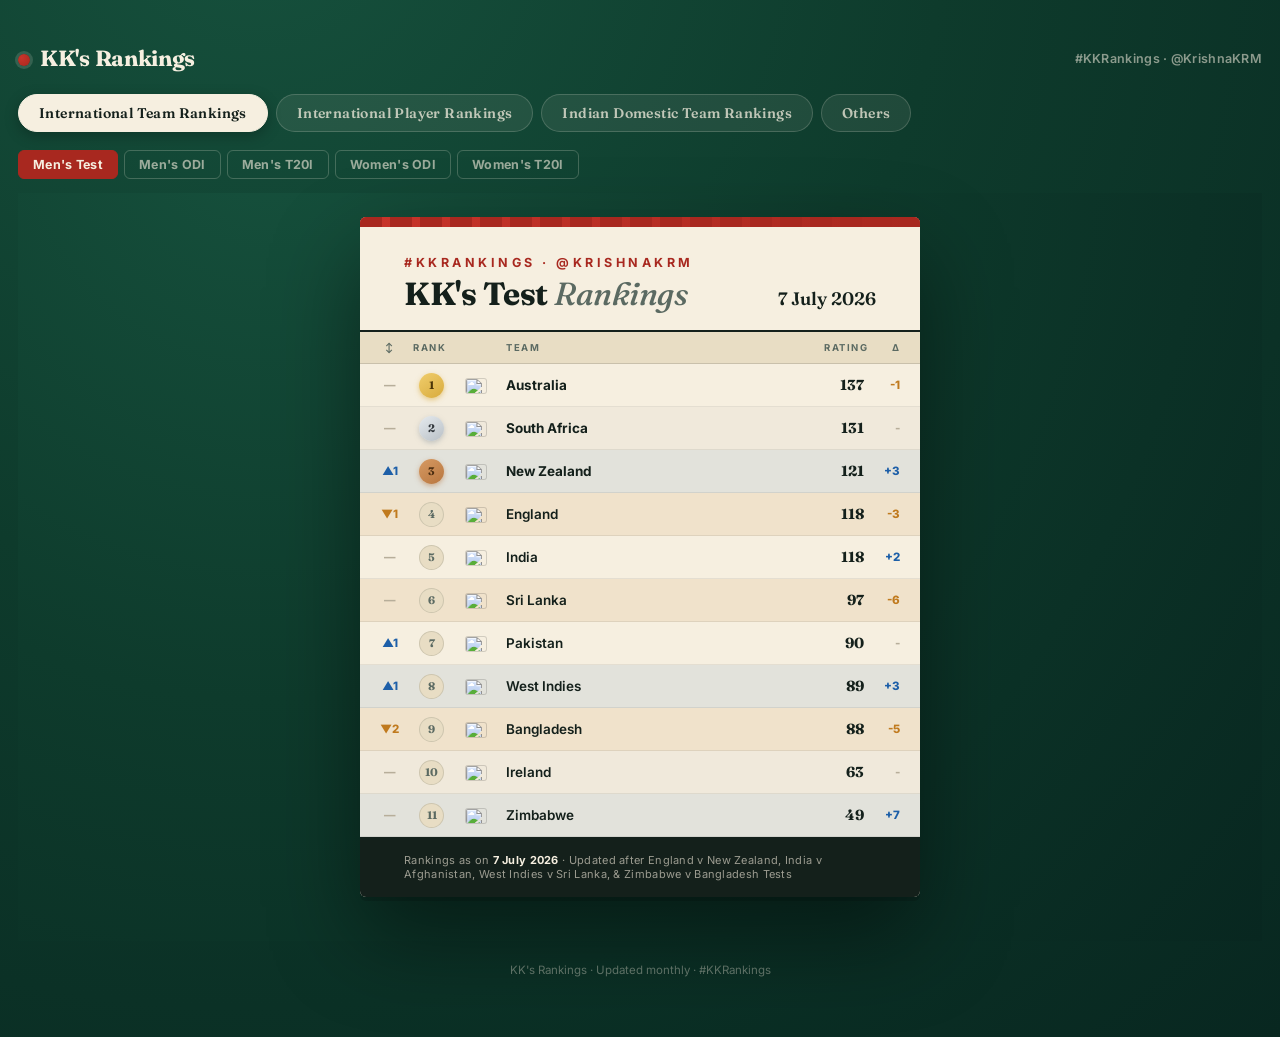
==== index.html @ ea670cce "Add files via upload" ====
<!DOCTYPE html>
<html lang="en">
<head>
<meta charset="UTF-8">
<meta name="viewport" content="width=device-width, initial-scale=1.0">
<title>KK's Rankings — Cricket Team & Player Rankings</title>
<link href="https://fonts.googleapis.com/css2?family=Fraunces:opsz,wght@9..144,500;9..144,600;9..144,700;9..144,900&family=Inter:wght@400;500;600;700;800&family=Playfair+Display:ital,wght@0,700;0,800;0,900;1,700&family=DM+Sans:wght@300;400;500;600&family=Source+Sans+3:wght@400;600;700&display=swap" rel="stylesheet">
<link rel="stylesheet" href="theme.css">
<link rel="stylesheet" href="team-theme.css">
<link rel="stylesheet" href="domestic-theme.css">
</head>
<body>

  <div class="site-header">
    <div class="site-brand">
      <span class="ball-dot"></span>
      <span>KK's Rankings</span>
    </div>
    <div class="site-handle">#KKRankings · @KrishnaKRM</div>
  </div>

  <div class="tabs" id="topTabs">
    <button class="tab-btn active" data-section="intl-team">International Team Rankings</button>
    <button class="tab-btn" data-section="intl-player">International Player Rankings</button>
    <button class="tab-btn" data-section="domestic">Indian Domestic Team Rankings</button>
    <button class="tab-btn" data-section="others">Others</button>
  </div>

  <!-- ============================================================ -->
  <!-- SECTION 1: International Team Rankings                       -->
  <!-- Each panel is filled in automatically at load time by         -->
  <!-- fetching mens-test.html / mens-odi.html / mens-t20i.html /    -->
  <!-- womens-odi.html / womens-t20i.html — edit rankings by editing -->
  <!-- THOSE files, not this one.                                    -->
  <!-- ============================================================ -->
  <div class="section active" id="section-intl-team">

    <div class="subtabs" id="teamSubtabs">
      <button class="subtab-btn active" data-tab="mens-test">Men's Test</button>
      <button class="subtab-btn" data-tab="mens-odi">Men's ODI</button>
      <button class="subtab-btn" data-tab="mens-t20i">Men's T20I</button>
      <button class="subtab-btn" data-tab="womens-odi">Women's ODI</button>
      <button class="subtab-btn" data-tab="womens-t20i">Women's T20I</button>
    </div>

    <div class="team-page-body" style="min-height:0;padding:24px 18px 44px;">
      <div class="format-panel active" id="team-panel-mens-test"><div id="teamboard-mens-test"></div></div>
      <div class="format-panel" id="team-panel-mens-odi"><div id="teamboard-mens-odi"></div></div>
      <div class="format-panel" id="team-panel-mens-t20i"><div id="teamboard-mens-t20i"></div></div>
      <div class="format-panel" id="team-panel-womens-odi"><div id="teamboard-womens-odi"></div></div>
      <div class="format-panel" id="team-panel-womens-t20i"><div id="teamboard-womens-t20i"></div></div>
    </div>
  </div>

  <!-- ============================================================ -->
  <!-- SECTION 2: International Player Rankings (Test/ODI/W-ODI)    -->
  <!-- Each panel's rows are filled in automatically at load time   -->
  <!-- by fetching test.html / odi.html / wodi.html — edit the      -->
  <!-- rankings by editing THOSE files, not this one.                -->
  <!-- ============================================================ -->
  <div class="section" id="section-intl-player">

    <div class="subtabs" id="playerSubtabs">
      <button class="subtab-btn active" data-tab="test">Test</button>
      <button class="subtab-btn" data-tab="odi">ODI</button>
      <button class="subtab-btn" data-tab="wodi">Women's ODI</button>
    </div>

    <!-- ============ TEST PANEL ============ -->
    <div class="format-panel active" id="panel-test">
      <div class="board">
        <header class="board-header">
          <div>
            <div class="eyebrow">#KKRankings · @KrishnaKRM</div>
            <h1>KK's Top 20 <span id="test-title">Test Batters & Bowlers</span></h1>
          </div>
          <div class="meta"><strong id="test-asof">July 2026</strong></div>
        </header>
        <div class="halves">
          <div class="half-title title-batters">Batters</div>
          <div class="seam"></div>
          <div class="half-title title-bowlers">Bowlers</div>
          <div class="col col-a"><table><tbody id="test-battersA"></tbody></table></div>
          <div class="col col-b"><table><tbody id="test-battersB"></tbody></table></div>
          <div class="col col-c"><table><tbody id="test-bowlersA"></tbody></table></div>
          <div class="col col-d"><table><tbody id="test-bowlersB"></tbody></table></div>
        </div>
        <div class="notes">
          <div class="notes-half">
            <span class="notes-label">Retired</span>
            <span id="test-notesBatting"></span>
          </div>
          <div class="notes-half">
            <span class="notes-label">Retired / Inactive</span>
            <span id="test-notesBowling"></span>
          </div>
        </div>
        <footer class="board-footer"><span>Rankings as on <b>1 July 2026</b></span></footer>
      </div>
    </div>

    <!-- ============ ODI PANEL ============ -->
    <div class="format-panel" id="panel-odi">
      <div class="board">
        <header class="board-header">
          <div>
            <div class="eyebrow">#KKRankings · @KrishnaKRM</div>
            <h1>KK's Top 20 <span id="odi-title">ODI Batters & Bowlers</span></h1>
          </div>
          <div class="meta"><strong id="odi-asof">July 2026</strong></div>
        </header>
        <div class="halves">
          <div class="half-title title-batters">Batters</div>
          <div class="seam"></div>
          <div class="half-title title-bowlers">Bowlers</div>
          <div class="col col-a"><table><tbody id="odi-battersA"></tbody></table></div>
          <div class="col col-b"><table><tbody id="odi-battersB"></tbody></table></div>
          <div class="col col-c"><table><tbody id="odi-bowlersA"></tbody></table></div>
          <div class="col col-d"><table><tbody id="odi-bowlersB"></tbody></table></div>
        </div>
        <div class="notes notes-single">
          <div class="notes-half">
            <span class="notes-label">Retired</span>
            <span id="odi-notesBatting"></span>
          </div>
        </div>
        <footer class="board-footer"><span>Rankings as on <b>1 July 2026</b></span></footer>
      </div>
    </div>

    <!-- ============ WOMEN'S ODI PANEL ============ -->
    <div class="format-panel" id="panel-wodi">
      <div class="board">
        <header class="board-header">
          <div>
            <div class="eyebrow">#KKRankings · @KrishnaKRM</div>
            <h1>KK's Top 20 <span id="wodi-title">Women's ODI Batters & Bowlers</span></h1>
          </div>
          <div class="meta"><strong id="wodi-asof">July 2026</strong></div>
        </header>
        <div class="halves">
          <div class="half-title title-batters">Batters</div>
          <div class="seam"></div>
          <div class="half-title title-bowlers">Bowlers</div>
          <div class="col col-a"><table><tbody id="wodi-battersA"></tbody></table></div>
          <div class="col col-b"><table><tbody id="wodi-battersB"></tbody></table></div>
          <div class="col col-c"><table><tbody id="wodi-bowlersA"></tbody></table></div>
          <div class="col col-d"><table><tbody id="wodi-bowlersB"></tbody></table></div>
        </div>
        <div class="notes notes-single">
          <div class="notes-half">
            <span class="notes-label">Retired</span>
            <span id="wodi-notesBatting"></span>
          </div>
        </div>
        <footer class="board-footer"><span>Rankings as on <b>1 July 2026</b></span></footer>
      </div>
    </div>

  </div>

  <!-- ============================================================ -->
  <!-- SECTION 3: Indian Domestic Team Rankings                      -->
  <!-- Each panel is filled in automatically at load time by         -->
  <!-- fetching ranji.html / vijay-hazare.html / smat.html — edit    -->
  <!-- rankings by editing THOSE files, not this one.                -->
  <!-- ============================================================ -->
  <div class="section" id="section-domestic">

    <div class="subtabs" id="domesticSubtabs">
      <button class="subtab-btn active" data-tab="ranji">Ranji Trophy</button>
      <button class="subtab-btn" data-tab="vijay-hazare">Vijay Hazare Trophy</button>
      <button class="subtab-btn" data-tab="smat">Syed Mushtaq Ali Trophy</button>
    </div>

    <div class="domestic-page-body" style="min-height:0;padding:24px 18px 44px;">
      <div class="format-panel active" id="domestic-panel-ranji"><div id="domesticboard-ranji"></div></div>
      <div class="format-panel" id="domestic-panel-vijay-hazare"><div id="domesticboard-vijay-hazare"></div></div>
      <div class="format-panel" id="domestic-panel-smat"><div id="domesticboard-smat"></div></div>
    </div>
  </div>

  <!-- ============================================================ -->
  <!-- SECTION 4: Others (Vitality Blast, etc — placeholder)        -->
  <!-- ============================================================ -->
  <div class="section" id="section-others">
    <div class="empty-card">
      <div class="empty-icon">🏏</div>
      <h2>Others</h2>
      <p>Coming soon.</p>
    </div>
  </div>

  <div class="site-footer">KK's Rankings · Updated monthly · #KKRankings</div>

<script src="rankings.js"></script>
<script src="team-rankings.js"></script>
<script src="domestic-rankings.js"></script>
<script>
/* ---------------- TOP-LEVEL SECTION SWITCHING ---------------- */

document.querySelectorAll("#topTabs .tab-btn").forEach(btn => {
  btn.addEventListener("click", () => {
    document.querySelectorAll("#topTabs .tab-btn").forEach(b => b.classList.remove("active"));
    document.querySelectorAll(".section").forEach(s => s.classList.remove("active"));
    btn.classList.add("active");
    document.getElementById(`section-${btn.dataset.section}`).classList.add("active");
  });
});

/* ---------------- SUB-TAB SWITCHING (all three sub-tabbed sections) ---------------- */

function wireSubtabs(subtabsId, panelPrefix) {
  document.querySelectorAll(`#${subtabsId} .subtab-btn`).forEach(btn => {
    btn.addEventListener("click", () => {
      document.querySelectorAll(`#${subtabsId} .subtab-btn`).forEach(b => b.classList.remove("active"));
      document.querySelectorAll(`[id^="${panelPrefix}-"]`).forEach(p => p.classList.remove("active"));
      btn.classList.add("active");
      document.getElementById(`${panelPrefix}-${btn.dataset.tab}`).classList.add("active");
    });
  });
}

wireSubtabs("playerSubtabs", "panel");
wireSubtabs("teamSubtabs", "team-panel");
wireSubtabs("domesticSubtabs", "domestic-panel");

/* ---------------- PULL IN EACH TABLE FILE'S DATA ----------------
   Fetches each table's standalone HTML file, pulls the JSON out of
   the #rankingsData block inside it, and renders it via the given
   render function. Edit rankings by editing those files — this
   script picks up the changes automatically on next load.

   NOTE: fetch() needs the site served over http/https (e.g. a local
   dev server, GitHub Pages, Netlify, etc). Opening index.html directly
   from disk (file://) will block these requests due to browser CORS
   rules — you'll see the boards stay empty in that case.
------------------------------------------------------------------- */

async function loadTable(url, renderFn, warningPanelId) {
  try {
    const res = await fetch(url);
    if (!res.ok) throw new Error(`${url} → ${res.status}`);
    const html = await res.text();
    const doc = new DOMParser().parseFromString(html, "text/html");
    const dataEl = doc.getElementById("rankingsData");
    if (!dataEl) throw new Error(`${url} has no #rankingsData block`);
    const data = JSON.parse(dataEl.textContent);
    renderFn(data);
  } catch (err) {
    console.error(`Could not load rankings from ${url}:`, err);
    const panel = document.getElementById(warningPanelId);
    if (panel) {
      const warning = document.createElement("div");
      warning.style.cssText = "padding:16px 20px;background:#fff3cd;color:#7a5c00;font-size:12.5px;";
      warning.textContent = `Couldn't load ${url}. If you're opening this file directly (file://), run a local server instead — e.g. "python3 -m http.server" in this folder, then open http://localhost:8000/index.html.`;
      panel.prepend(warning);
    }
  }
}

// Player rankings (board theme)
loadTable("test.html",  data => renderFormatData("test", data),  "panel-test");
loadTable("odi.html",   data => renderFormatData("odi", data),   "panel-odi");
loadTable("wodi.html",  data => renderFormatData("wodi", data),  "panel-wodi");

// Team rankings (card theme)
loadTable("mens-test.html",   data => renderTeamBoard("teamboard-mens-test", data),   "team-panel-mens-test");
loadTable("mens-odi.html",    data => renderTeamBoard("teamboard-mens-odi", data),    "team-panel-mens-odi");
loadTable("mens-t20i.html",   data => renderTeamBoard("teamboard-mens-t20i", data),   "team-panel-mens-t20i");
loadTable("womens-odi.html",  data => renderTeamBoard("teamboard-womens-odi", data),  "team-panel-womens-odi");
loadTable("womens-t20i.html", data => renderTeamBoard("teamboard-womens-t20i", data), "team-panel-womens-t20i");

// Domestic rankings (ledger theme)
loadTable("ranji.html",        data => renderDomesticBoard("domesticboard-ranji", data),        "domestic-panel-ranji");
loadTable("vijay-hazare.html", data => renderDomesticBoard("domesticboard-vijay-hazare", data),  "domestic-panel-vijay-hazare");
loadTable("smat.html",         data => renderDomesticBoard("domesticboard-smat", data),          "domestic-panel-smat");
</script>
</body>
</html>
---- theme.css ----
/* ============================================================
   theme.css — shared site chrome (header, tabs, subtabs, empty
   states) + the "board" theme used by International Player
   Rankings (Test / ODI / Women's ODI).
   ============================================================ */

*,*::before,*::after{box-sizing:border-box;margin:0;padding:0;}

:root{
  --pitch:      #0e3b2c;
  --pitch-deep: #082720;
  --cream:      #f6efe0;
  --cream-dim:  #e8ddc4;
  --ball:       #a8281f;
  --ball-bright:#c8342a;
  --gold:       #d8ab3d;
  --silver:     #b9c0c6;
  --bronze:     #b8763f;
  --ink:        #14201b;
  --ink-soft:   #5b6a62;
}

html,body{
  background: radial-gradient(circle at 20% -10%, #16513d 0%, var(--pitch) 45%, var(--pitch-deep) 100%);
  min-height:100vh;
  margin:0;
  font-family:'Inter',sans-serif;
}

body{
  display:flex;
  flex-direction:column;
  align-items:center;
  padding:44px 18px 60px;
}

/* ---------- site-level nav ---------- */
.site-header{
  width:100%;
  max-width:1520px;
  margin:0 auto 22px;
  display:flex;
  align-items:center;
  justify-content:space-between;
  flex-wrap:wrap;
  gap:16px;
}
.site-brand{ display:flex; align-items:baseline; gap:10px; }
.site-brand .ball-dot{
  width:12px;height:12px;border-radius:50%;
  background:radial-gradient(circle at 30% 30%, var(--ball-bright), var(--ball));
  display:inline-block;
  box-shadow:0 0 0 3px rgba(246,239,224,0.15);
}
.site-brand span{
  font-family:'Fraunces',serif;
  font-weight:700;
  font-size:22px;
  color:var(--cream);
  letter-spacing:-0.3px;
}
.site-handle{
  font-size:12.5px;
  font-weight:600;
  color:rgba(246,239,224,0.55);
  letter-spacing:0.3px;
}

.tabs{
  width:100%;
  max-width:1520px;
  margin:0 auto 18px;
  display:flex;
  gap:8px;
  flex-wrap:wrap;
}
.tab-btn{
  font-family:'Fraunces',serif;
  font-size:14px;
  font-weight:600;
  letter-spacing:0.4px;
  color:rgba(246,239,224,0.75);
  background:rgba(246,239,224,0.08);
  border:1px solid rgba(246,239,224,0.18);
  border-radius:999px;
  padding:9px 20px;
  cursor:pointer;
  transition:all 0.15s ease;
}
.tab-btn:hover{ background:rgba(246,239,224,0.14); color:var(--cream); }
.tab-btn.active{
  background:var(--cream);
  color:var(--ink);
  border-color:var(--cream);
  box-shadow:0 4px 14px rgba(0,0,0,0.25);
}

/* ---------- sub-tabs (inside a section) ---------- */
.subtabs{
  width:100%;
  max-width:1520px;
  margin:0 auto 14px;
  display:flex;
  gap:6px;
  flex-wrap:wrap;
}
.subtab-btn{
  font-family:'Inter',sans-serif;
  font-size:12.5px;
  font-weight:700;
  letter-spacing:0.3px;
  color:rgba(246,239,224,0.6);
  background:transparent;
  border:1px solid rgba(246,239,224,0.22);
  border-radius:6px;
  padding:6px 14px;
  cursor:pointer;
  transition:all 0.15s ease;
}
.subtab-btn:hover{ color:var(--cream); border-color:rgba(246,239,224,0.4); }
.subtab-btn.active{ background:var(--ball); color:var(--cream); border-color:var(--ball); }

/* ---------- section / panel containers ---------- */
.section{ width:100%; display:none; }
.section.active{ display:block; }
.format-panel{ width:100%; max-width:1520px; margin:0 auto; display:none; }
.format-panel.active{ display:block; }

/* ---------- empty / placeholder state ---------- */
.empty-card{
  width:100%;
  max-width:1520px;
  margin:0 auto;
  background:var(--cream);
  border-radius:6px;
  box-shadow:0 40px 90px rgba(0,0,0,0.45), 0 4px 0 rgba(0,0,0,0.15);
  padding:70px 44px;
  text-align:center;
}
.empty-card .empty-icon{
  width:46px; height:46px;
  margin:0 auto 18px;
  border-radius:50%;
  background:var(--cream-dim);
  display:flex;
  align-items:center;
  justify-content:center;
  font-family:'Fraunces',serif;
  font-weight:700;
  font-size:20px;
  color:var(--ink-soft);
  border:1px solid rgba(20,32,27,0.12);
}
.empty-card h2{
  font-family:'Fraunces',serif;
  font-weight:700;
  font-size:24px;
  color:var(--ink);
  margin-bottom:8px;
}
.empty-card p{
  font-size:13.5px;
  color:var(--ink-soft);
  max-width:440px;
  margin:0 auto;
}

.site-footer{
  width:100%;
  max-width:1520px;
  margin:22px auto 0;
  text-align:center;
  font-size:11.5px;
  color:rgba(246,239,224,0.4);
}

/* ============================================================
   PLAYER RANKINGS "board" theme (Test / ODI / Women's ODI)
   ============================================================ */

.board{
  width:100%;
  background:var(--cream);
  border-radius:6px;
  position:relative;
  box-shadow:0 40px 90px rgba(0,0,0,0.45), 0 4px 0 rgba(0,0,0,0.15);
  overflow:hidden;
}
.board::before{
  content:"";
  display:block;
  height:10px;
  background:
    repeating-linear-gradient(90deg, var(--ball) 0 22px, transparent 22px 30px),
    linear-gradient(90deg, var(--ball-bright), var(--ball));
}

header.board-header{
  padding:28px 44px 20px;
  display:flex;
  align-items:flex-end;
  justify-content:space-between;
  border-bottom:2px solid var(--ink);
  flex-wrap:wrap;
  gap:14px;
}
.eyebrow{
  font-size:12.5px;
  font-weight:700;
  letter-spacing:3.5px;
  text-transform:uppercase;
  color:var(--ball);
  margin-bottom:8px;
}
.board-header h1{
  font-family:'Fraunces',serif;
  font-weight:700;
  font-size:40px;
  line-height:1;
  color:var(--ink);
  letter-spacing:-0.5px;
}
.board-header h1 span{ font-style:italic; font-weight:500; color:var(--ink-soft); }
.meta{ text-align:right; font-size:13.5px; color:var(--ink-soft); }
.meta strong{
  display:block;
  font-family:'Fraunces',serif;
  font-size:18px;
  font-weight:600;
  color:var(--ink);
}

.halves{
  display:grid;
  grid-template-columns:1fr 1fr 40px 1fr 1fr;
  grid-template-rows:auto auto;
}
.seam{ grid-row:1 / 3; grid-column:3; position:relative; background:var(--ball); }
.seam::before{
  content:"";
  position:absolute; top:0; bottom:0; left:50%;
  border-left:2.5px dashed var(--cream);
  opacity:0.85;
}
.half-title{
  grid-row:1;
  font-family:'Fraunces',serif;
  font-size:15px;
  font-weight:600;
  letter-spacing:1.5px;
  text-transform:uppercase;
  color:var(--ink);
  padding:16px 26px 10px;
  display:flex;
  align-items:center;
  gap:10px;
}
.half-title::after{ content:""; flex:1; height:1px; background:var(--ink); opacity:0.15; }
.title-batters{ grid-column:1 / 3; }
.title-bowlers{ grid-column:4 / 6; }

.col{ grid-row:2; padding:0 0 14px; }
.col-a{ grid-column:1; }
.col-b{ grid-column:2; border-left:1px solid rgba(20,32,27,0.1); }
.col-c{ grid-column:4; }
.col-d{ grid-column:5; border-left:1px solid rgba(20,32,27,0.1); }

.board table{ width:100%; border-collapse:collapse; }
.board tbody tr{ border-bottom:1px solid rgba(20,32,27,0.08); }
.board tbody tr:nth-child(even){ background:rgba(20,32,27,0.025); }
.board tbody tr.row-up{ background:rgba(29,95,168,0.09); }
.board tbody tr.row-down{ background:rgba(192,122,30,0.11); }

.board td{
  padding:8.5px 6px;
  font-size:13.5px;
  color:var(--ink);
  vertical-align:middle;
  white-space:nowrap;
}
.board td:first-child{ padding-left:26px; }
.board td:last-child{ padding-right:20px; }

.badge{
  width:25px; height:25px;
  border-radius:50%;
  display:inline-flex;
  align-items:center; justify-content:center;
  font-family:'Fraunces',serif;
  font-weight:700;
  font-size:11px;
  background:var(--cream-dim);
  color:var(--ink-soft);
  border:1px solid rgba(20,32,27,0.12);
}
tr.r1 .badge{ background:linear-gradient(145deg,#f0cd6c,var(--gold)); color:#4a3407; border:none; box-shadow:0 2px 5px rgba(216,171,61,0.55); }
tr.r2 .badge{ background:linear-gradient(145deg,#e5eaee,var(--silver)); color:#33393e; border:none; box-shadow:0 2px 5px rgba(150,160,168,0.5); }
tr.r3 .badge{ background:linear-gradient(145deg,#d69a63,var(--bronze)); color:#4a2c10; border:none; box-shadow:0 2px 5px rgba(184,118,63,0.5); }

.flag{
  max-width:20px; max-height:14px;
  width:auto; height:auto;
  object-fit:contain;
  border-radius:2px;
  box-shadow:0 0 0 1px rgba(0,0,0,0.15);
  vertical-align:middle;
}

.name{ font-weight:600; font-size:13.5px; }
tr.r1 .name, tr.r2 .name, tr.r3 .name{ font-weight:700; }
.name.retired, .name.inactive{ font-style:italic; font-weight:500; color:var(--ink-soft); }
.tag{
  font-size:9px; font-weight:700; letter-spacing:0.4px; text-transform:uppercase;
  color:var(--ink-soft); margin-left:5px;
}

.move{ font-size:11.5px; font-weight:800; white-space:nowrap; display:inline-block; }
.move.up   { color:#1d5fa8; }
.move.down { color:#c07a1e; }
.move.flat { color:#b7ae9a; }

.notes{ display:grid; grid-template-columns:1fr 1fr; border-top:1px solid rgba(20,32,27,0.12); }
.notes.notes-single{ grid-template-columns:1fr; }
.notes-half{ padding:12px 44px 16px; display:flex; align-items:baseline; flex-wrap:wrap; gap:6px 0; }
.notes-half + .notes-half{ border-left:1px solid rgba(20,32,27,0.12); }
.notes-label{
  font-size:9.5px; font-weight:700; letter-spacing:1.5px; text-transform:uppercase;
  color:var(--ink-soft); opacity:0.7; margin-right:12px;
}
.note-item{ font-size:11.5px; color:var(--ink-soft); display:inline-flex; align-items:baseline; gap:5px; margin-right:16px; }
.note-item .n-flag{
  max-width:13px; max-height:9px; width:auto; height:auto;
  object-fit:contain; border-radius:1px; box-shadow:0 0 0 1px rgba(0,0,0,0.12);
  vertical-align:middle; align-self:center;
}
.note-item .n-rank{ font-family:'Fraunces',serif; font-weight:600; opacity:0.6; }
.note-item .n-name{ font-style:italic; }
.note-item .n-tag{
  font-size:8.5px; font-weight:700; letter-spacing:0.3px; text-transform:uppercase;
  color:var(--ball); opacity:0.75;
}

footer.board-footer{
  padding:16px 44px;
  background:var(--ink);
  color:rgba(246,239,224,0.6);
  font-size:11px;
  letter-spacing:0.3px;
  display:flex;
  justify-content:space-between;
  flex-wrap:wrap;
  gap:6px;
}
footer.board-footer b{ color:var(--cream); }

/* Standalone preview centering (used by test.html / odi.html / wodi.html) */
body.player-page-body{
  align-items:center;
  justify-content:center;
}
.player-standalone-note{
  width:100%; max-width:1520px; margin:0 auto 14px;
  text-align:center; font-size:12px; color:rgba(246,239,224,0.55);
}
.player-standalone-note a{ color:var(--cream); text-decoration:underline; }

@media (max-width:900px){
  .halves{ grid-template-columns:1fr 1fr; }
  .seam{ display:none; }
  .title-bowlers{ grid-column:1/3; grid-row:3; margin-top:6px; }
  .col-c{ grid-column:1; grid-row:4; }
  .col-d{ grid-column:2; grid-row:4; border-left:1px solid rgba(20,32,27,0.1); }
  .notes{ grid-template-columns:1fr; }
  .notes-half + .notes-half{ border-left:none; border-top:1px solid rgba(20,32,27,0.12); }
}
---- team-theme.css ----
/* ============================================================
   team-theme.css — Team Rankings, unified with the board theme
   used across the site (cream/pitch-green, Fraunces + Inter).
   Class names are unchanged so team-rankings.js needs no edits.
   ============================================================ */

*, *::before, *::after { box-sizing: border-box; margin: 0; padding: 0; }

:root{
  --pitch:      #0e3b2c;
  --pitch-deep: #082720;
  --cream:      #f6efe0;
  --cream-dim:  #e8ddc4;
  --ball:       #a8281f;
  --ball-bright:#c8342a;
  --gold:       #d8ab3d;
  --silver:     #b9c0c6;
  --bronze:     #b8763f;
  --ink:        #14201b;
  --ink-soft:   #5b6a62;
  --up:         #1d5fa8;
  --down:       #c07a1e;
}

.team-page-body {
  background: radial-gradient(circle at 20% -10%, #16513d 0%, var(--pitch) 45%, var(--pitch-deep) 100%);
  min-height: 100vh;
  display: flex;
  align-items: center;
  justify-content: center;
  padding: 36px 20px;
  font-family: 'Inter', sans-serif;
}

.team-card {
  width: 100%;
  background: var(--cream);
  border-radius: 6px;
  position: relative;
  overflow: hidden;
  box-shadow: 0 40px 90px rgba(0,0,0,0.45), 0 4px 0 rgba(0,0,0,0.15);
  margin: 0 auto;
}
.team-card.cols-1 { max-width: 560px; }
.team-card.cols-2 { max-width: 980px; }
.team-card.cols-3 { max-width: 1520px; }

.team-top-stripe {
  height: 10px;
  background:
    repeating-linear-gradient(90deg, var(--ball) 0 22px, transparent 22px 30px),
    linear-gradient(90deg, var(--ball-bright), var(--ball));
}

.team-header {
  padding: 28px 44px 20px;
  display: flex;
  align-items: flex-end;
  justify-content: space-between;
  border-bottom: 2px solid var(--ink);
  flex-wrap: wrap;
  gap: 14px;
}

.eyebrow{
  font-size: 12.5px;
  font-weight: 700;
  letter-spacing: 3.5px;
  text-transform: uppercase;
  color: var(--ball);
  margin-bottom: 8px;
}
.meta{ text-align: right; font-size: 13.5px; color: var(--ink-soft); }
.meta strong{
  display: block;
  font-family: 'Fraunces', serif;
  font-size: 18px;
  font-weight: 600;
  color: var(--ink);
}

.team-title {
  font-family: 'Fraunces', serif;
  font-weight: 700;
  font-size: 32px;
  line-height: 1;
  color: var(--ink);
  letter-spacing: -0.5px;
}
.team-title em { font-style: italic; font-weight: 500; color: var(--ink-soft); }

.team-subtitle {
  font-size: 12.5px;
  font-weight: 700;
  letter-spacing: 3.5px;
  text-transform: uppercase;
  color: var(--ball);
  margin-top: 8px;
}

.team-header-meta { display: flex; flex-direction: column; align-items: flex-end; gap: 4px; }
.team-handle  { font-size: 12px; font-weight: 600; color: rgba(20,32,27,0.55); }
.team-hashtag { font-size: 14px; font-weight: 700; color: var(--ball); font-family: 'Fraunces', serif; }

.team-tables-wrap { display: flex; }
.team-half { flex: 1; min-width: 0; }
.team-col-divider {
  width: 3px;
  flex-shrink: 0;
  background: var(--ball);
}

.team-half table { width: 100%; border-collapse: collapse; }

.team-half thead tr { background: var(--cream-dim); border-bottom: 1.5px solid rgba(20,32,27,0.15); }
.team-half thead th {
  padding: 10px 10px;
  font-size: 9.5px;
  font-weight: 700;
  letter-spacing: 1.5px;
  text-transform: uppercase;
  color: var(--ink-soft);
  text-align: left;
}
.team-half thead th:first-child  { padding-left: 20px; width: 30px; text-align: center; }
.team-half thead th:nth-child(2) { width: 44px; padding-left: 4px; }
.team-half thead th:nth-child(3) { width: 30px; text-align: center; padding: 9px 3px; }
.team-half thead th:nth-child(5) { text-align: right; width: 50px; padding-right: 6px; }
.team-half thead th:last-child   { text-align: right; padding-right: 20px; width: 40px; }

.team-half tbody tr { border-bottom: 1px solid rgba(20,32,27,0.08); }
.team-half tbody tr:nth-child(even) { background: rgba(20,32,27,0.025); }
.team-half tbody tr:hover { background: rgba(20,32,27,0.05) !important; }

.team-half tbody tr.highlight-up   { background: rgba(29,95,168,0.09) !important; }
.team-half tbody tr.highlight-down { background: rgba(192,122,30,0.11) !important; }

.team-half td {
  padding: 8.5px 10px;
  font-size: 13.5px;
  color: var(--ink);
  vertical-align: middle;
}
.team-half td:first-child { padding-left: 20px; text-align: center; }
.team-half td:last-child  { padding-right: 20px; text-align: right; }

.team-rank-badge {
  width: 25px;
  height: 25px;
  border-radius: 50%;
  display: inline-flex;
  align-items: center;
  justify-content: center;
  font-family: 'Fraunces', serif;
  font-size: 11px;
  font-weight: 700;
  background: var(--cream-dim);
  color: var(--ink-soft);
  border: 1px solid rgba(20,32,27,0.12);
}
tr.rank-gold  .team-rank-badge { background: linear-gradient(145deg,#f0cd6c,var(--gold)); color: #4a3407; border: none; box-shadow: 0 2px 5px rgba(216,171,61,0.55); }
tr.rank-silver .team-rank-badge { background: linear-gradient(145deg,#e5eaee,var(--silver)); color: #33393e; border: none; box-shadow: 0 2px 5px rgba(150,160,168,0.5); }
tr.rank-bronze .team-rank-badge { background: linear-gradient(145deg,#d69a63,var(--bronze)); color: #4a2c10; border: none; box-shadow: 0 2px 5px rgba(184,118,63,0.5); }
tr.rank-gold   .team-name { font-weight: 700; }
tr.rank-silver .team-name,
tr.rank-bronze .team-name { font-weight: 700; }

.team-flag-cell { text-align: center; padding: 8.5px 4px; }
.team-flag-img {
  width: auto;
  height: auto;
  max-width: 20px;
  max-height: 14px;
  object-fit: contain;
  border-radius: 2px;
  box-shadow: 0 0 0 1px rgba(0,0,0,0.15);
  display: inline-block;
  vertical-align: middle;
}
.team-flag-img.np-flag { max-width: 14px; max-height: 20px; }

.team-rank-change { font-size: 11.5px; font-weight: 800; text-align: center; display: block; white-space: nowrap; }
.team-rank-change.up      { color: var(--up); }
.team-rank-change.down    { color: var(--down); }
.team-rank-change.neutral { color: #b7ae9a; }

.team-name { font-weight: 600; color: var(--ink); font-size: 13.5px; white-space: nowrap; }

.team-rating-num { font-family: 'Fraunces', serif; font-size: 14.5px; font-weight: 700; color: var(--ink); display: block; text-align: right; }

.team-change { font-size: 11.5px; font-weight: 800; text-align: right; display: block; white-space: nowrap; }
.team-change.up      { color: var(--up); }
.team-change.down    { color: var(--down); }
.team-change.neutral { color: #b7ae9a; }

.team-footer {
  padding: 16px 44px;
  background: var(--ink);
  display: flex;
  justify-content: space-between;
  align-items: center;
  flex-wrap: wrap;
  gap: 6px;
}
.team-footer-note { font-size: 11px; color: rgba(246,239,224,0.6); letter-spacing: 0.3px; }
.team-footer-note b { color: var(--cream); }

.team-standalone-note{
  width: 100%; text-align: center; margin-bottom: 14px;
  font-size: 12px; color: rgba(246,239,224,0.55);
}
.team-standalone-note a{ color: var(--cream); text-decoration: underline; }
---- domestic-theme.css ----
/* ============================================================
   domestic-theme.css — Indian Domestic Rankings, unified with
   the board theme used across the site (cream/pitch-green,
   Fraunces + Inter). Class names are unchanged so
   domestic-rankings.js needs no edits.
   ============================================================ */

*, *::before, *::after { box-sizing: border-box; margin: 0; padding: 0; }

:root{
  --pitch:      #0e3b2c;
  --pitch-deep: #082720;
  --cream:      #f6efe0;
  --cream-dim:  #e8ddc4;
  --ball:       #a8281f;
  --ball-bright:#c8342a;
  --gold:       #d8ab3d;
  --silver:     #b9c0c6;
  --bronze:     #b8763f;
  --ink:        #14201b;
  --ink-soft:   #5b6a62;
  --up:         #1d5fa8;
  --down:       #c07a1e;
}

.domestic-page-body {
  background: radial-gradient(circle at 20% -10%, #16513d 0%, var(--pitch) 45%, var(--pitch-deep) 100%);
  font-family: 'Inter', sans-serif;
  display: flex;
  justify-content: center;
  align-items: flex-start;
  padding: 40px 20px;
  min-height: 100vh;
}

.domestic-container {
  background: var(--cream);
  border-radius: 6px;
  width: 1240px;
  max-width: 100%;
  box-shadow: 0 40px 90px rgba(0,0,0,0.45), 0 4px 0 rgba(0,0,0,0.15);
  position: relative;
  overflow: hidden;
  margin: 0 auto;
}

.domestic-top-bar {
  height: 10px;
  background:
    repeating-linear-gradient(90deg, var(--ball) 0 22px, transparent 22px 30px),
    linear-gradient(90deg, var(--ball-bright), var(--ball));
}

.domestic-header-area {
  padding: 28px 44px 20px;
  border-bottom: 2px solid var(--ink);
}

.eyebrow{
  font-size: 12.5px;
  font-weight: 700;
  letter-spacing: 3.5px;
  text-transform: uppercase;
  color: var(--ball);
  margin-bottom: 8px;
}

.domestic-header-area h1 {
  font-family: 'Fraunces', serif;
  font-size: 32px;
  font-weight: 700;
  color: var(--ink);
  letter-spacing: -0.5px;
  line-height: 1.15;
}

.domestic-body-area { padding: 18px 30px 4px; }

.domestic-legend {
  display: flex;
  flex-wrap: wrap;
  gap: 8px 20px;
  margin-bottom: 16px;
  font-size: 12.5px;
  font-weight: 600;
  color: var(--ink-soft);
}
.domestic-legend-item { display: flex; align-items: center; gap: 7px; }
.domestic-legend-box {
  width: 14px; height: 14px;
  border: 1px solid rgba(20,32,27,0.2);
  flex-shrink: 0;
  border-radius: 3px;
}
.domestic-legend-box.dual { border-left: 4px solid var(--up); }

.domestic-tables-wrapper {
  display: grid;
  grid-template-columns: 1fr 3px 1fr;
  align-items: start;
}
.domestic-divider {
  background: var(--ball);
  align-self: stretch;
  margin: 0 12px;
  border-radius: 2px;
}

.domestic-tables-wrapper table { width: 100%; border-collapse: collapse; }
.domestic-tables-wrapper thead tr { background: var(--cream-dim); border-bottom: 1.5px solid rgba(20,32,27,0.15); }
.domestic-tables-wrapper thead th {
  padding: 10px 5px;
  font-family: 'Fraunces', serif;
  font-weight: 700;
  font-size: 13px;
  color: var(--ink-soft);
  text-align: center;
  letter-spacing: 0.2px;
}
.domestic-tables-wrapper thead th.team-col { text-align: left; padding-left: 10px; }

.domestic-tables-wrapper tbody tr { height: 34px; border-bottom: 1px solid rgba(20,32,27,0.08); }
.domestic-tables-wrapper tbody td {
  padding: 0 5px;
  text-align: center;
  color: var(--ink);
  font-size: 13.5px;
}
.domestic-tables-wrapper tbody td.team-col { text-align: left; padding-left: 10px; font-weight: 600; font-size: 13.5px; }
.domestic-tables-wrapper tbody tr:nth-child(odd)  { background-color: var(--cream); }
.domestic-tables-wrapper tbody tr:nth-child(even) { background-color: rgba(20,32,27,0.025); }

.domestic-arrow-col  { width: 26px; font-size: 11px; font-weight: 800; color: var(--ink-soft); }
.domestic-rank-col   { width: 34px; font-weight: 700; }
.domestic-rating-col { width: 46px; font-family: 'Fraunces', serif; font-weight: 700; }
.domestic-delta-col  { width: 38px; font-size: 12.5px; font-weight: 700; }

.domestic-rank-box {
  display: inline-flex;
  align-items: center;
  justify-content: center;
  width: 24px;
  height: 24px;
  border-radius: 50%;
  font-family: 'Fraunces', serif;
  font-weight: 700;
  font-size: 12px;
}
.domestic-rank-gold   { background: linear-gradient(145deg,#f0cd6c,var(--gold)); color: #4a3407; box-shadow: 0 2px 5px rgba(216,171,61,0.55); }
.domestic-rank-silver { background: linear-gradient(145deg,#e5eaee,var(--silver)); color: #33393e; box-shadow: 0 2px 5px rgba(150,160,168,0.5); }
.domestic-rank-bronze { background: linear-gradient(145deg,#d69a63,var(--bronze)); color: #4a2c10; box-shadow: 0 2px 5px rgba(184,118,63,0.5); }

tr.domestic-champion  td { background-color: rgba(216,171,61,0.18) !important; font-weight: 700; color: var(--ink); }
tr.domestic-runner-up td { background-color: rgba(185,192,198,0.28) !important; font-weight: 700; color: var(--ink); }
tr.domestic-gainer    td { background-color: rgba(29,95,168,0.10) !important; color: var(--up) !important; font-weight: 700; }
tr.domestic-loser     td { background-color: rgba(192,122,30,0.12) !important; color: var(--down) !important; font-weight: 700; }

.domestic-container.with-champion-border tr.domestic-champion  td:first-child,
.domestic-container.with-champion-border tr.domestic-runner-up td:first-child {
  border-left: 4px solid var(--ball);
}

.domestic-pos { color: var(--up); font-weight: 800; }
.domestic-neg { color: var(--down); font-weight: 800; }

.domestic-footer{
  padding: 16px 44px;
  background: var(--ink);
  color: rgba(246,239,224,0.6);
  font-size: 11px;
  letter-spacing: 0.3px;
  display: flex;
  justify-content: space-between;
  align-items: center;
  flex-wrap: wrap;
  gap: 6px;
}
.domestic-footer b{ color: var(--cream); }

.domestic-standalone-note{
  width: 1240px; max-width: 100%; margin: 0 auto 14px;
  font-size: 12px; color: rgba(246,239,224,0.55); text-align: center;
}
.domestic-standalone-note a{ color: var(--cream); text-decoration: underline; }
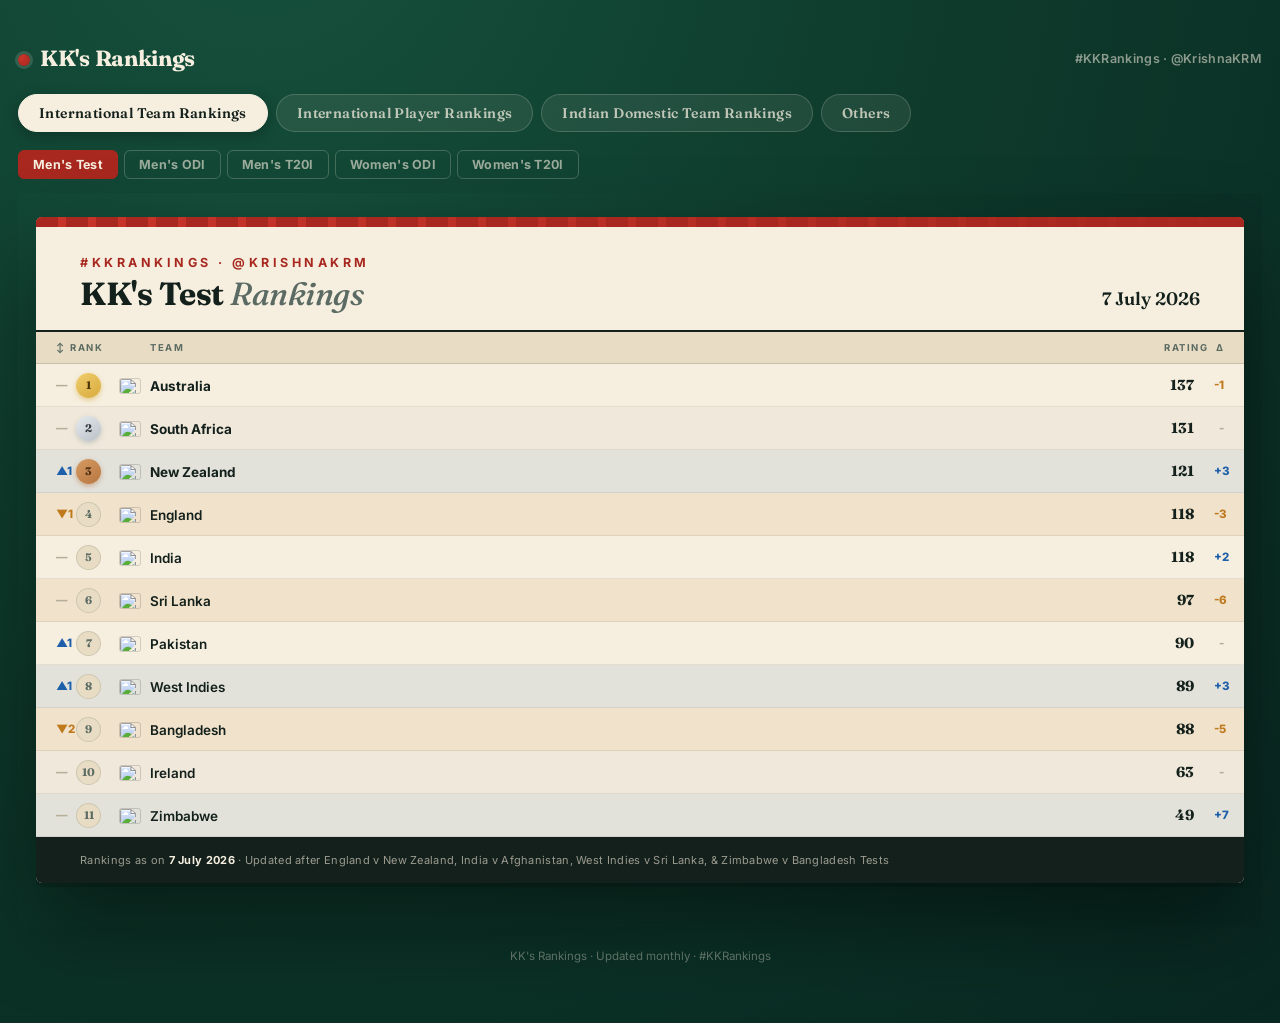
==== commit 4afedd68: "Add files via upload" ====
--- a/index.html
+++ b/index.html
@@ -61,62 +61,75 @@
   <div class="section" id="section-intl-player">
 
     <div class="subtabs" id="playerSubtabs">
-      <button class="subtab-btn active" data-tab="test">Test</button>
-      <button class="subtab-btn" data-tab="odi">ODI</button>
-      <button class="subtab-btn" data-tab="wodi">Women's ODI</button>
-    </div>
-
-    <!-- ============ TEST PANEL ============ -->
-    <div class="format-panel active" id="panel-test">
-      <div class="board">
-        <header class="board-header">
-          <div>
-            <div class="eyebrow">#KKRankings · @KrishnaKRM</div>
-            <h1>KK's Top 20 <span id="test-title">Test Batters & Bowlers</span></h1>
-          </div>
-          <div class="meta"><strong id="test-asof">July 2026</strong></div>
-        </header>
-        <div class="halves">
-          <div class="half-title title-batters">Batters</div>
-          <div class="seam"></div>
-          <div class="half-title title-bowlers">Bowlers</div>
-          <div class="col col-a"><table><tbody id="test-battersA"></tbody></table></div>
-          <div class="col col-b"><table><tbody id="test-battersB"></tbody></table></div>
-          <div class="col col-c"><table><tbody id="test-bowlersA"></tbody></table></div>
-          <div class="col col-d"><table><tbody id="test-bowlersB"></tbody></table></div>
-        </div>
-        <div class="notes">
+      <button class="subtab-btn active" data-tab="test-bat">Test Batting</button>
+      <button class="subtab-btn" data-tab="test-bowl">Test Bowling</button>
+      <button class="subtab-btn" data-tab="odi-bat">ODI Batting</button>
+      <button class="subtab-btn" data-tab="odi-bowl">ODI Bowling</button>
+      <button class="subtab-btn" data-tab="wodi-bat">Women's ODI Batting</button>
+      <button class="subtab-btn" data-tab="wodi-bowl">Women's ODI Bowling</button>
+    </div>
+
+    <!-- ============ TEST — BATTING ============ -->
+    <div class="format-panel active" id="panel-test-bat">
+      <div class="board">
+        <header class="board-header">
+          <div>
+            <div class="eyebrow">#KKRankings · @KrishnaKRM</div>
+            <h1>KK's Top 20 <span id="test-batting-title">Test Batters</span></h1>
+          </div>
+          <div class="meta"><strong id="test-batting-asof">July 2026</strong></div>
+        </header>
+        <div class="single-halves">
+          <div class="single-col"><table><tbody id="test-battersA"></tbody></table></div>
+          <div class="single-col"><table><tbody id="test-battersB"></tbody></table></div>
+        </div>
+        <div class="notes notes-single">
           <div class="notes-half">
             <span class="notes-label">Retired</span>
             <span id="test-notesBatting"></span>
           </div>
+        </div>
+        <footer class="board-footer"><span>Rankings as on <b id="test-batting-footerdate">1 July 2026</b></span></footer>
+      </div>
+    </div>
+
+    <!-- ============ TEST — BOWLING ============ -->
+    <div class="format-panel" id="panel-test-bowl">
+      <div class="board">
+        <header class="board-header">
+          <div>
+            <div class="eyebrow">#KKRankings · @KrishnaKRM</div>
+            <h1>KK's Top 20 <span id="test-bowling-title">Test Bowlers</span></h1>
+          </div>
+          <div class="meta"><strong id="test-bowling-asof">July 2026</strong></div>
+        </header>
+        <div class="single-halves">
+          <div class="single-col"><table><tbody id="test-bowlersA"></tbody></table></div>
+          <div class="single-col"><table><tbody id="test-bowlersB"></tbody></table></div>
+        </div>
+        <div class="notes notes-single">
           <div class="notes-half">
             <span class="notes-label">Retired / Inactive</span>
             <span id="test-notesBowling"></span>
           </div>
         </div>
-        <footer class="board-footer"><span>Rankings as on <b>1 July 2026</b></span></footer>
-      </div>
-    </div>
-
-    <!-- ============ ODI PANEL ============ -->
-    <div class="format-panel" id="panel-odi">
-      <div class="board">
-        <header class="board-header">
-          <div>
-            <div class="eyebrow">#KKRankings · @KrishnaKRM</div>
-            <h1>KK's Top 20 <span id="odi-title">ODI Batters & Bowlers</span></h1>
-          </div>
-          <div class="meta"><strong id="odi-asof">July 2026</strong></div>
-        </header>
-        <div class="halves">
-          <div class="half-title title-batters">Batters</div>
-          <div class="seam"></div>
-          <div class="half-title title-bowlers">Bowlers</div>
-          <div class="col col-a"><table><tbody id="odi-battersA"></tbody></table></div>
-          <div class="col col-b"><table><tbody id="odi-battersB"></tbody></table></div>
-          <div class="col col-c"><table><tbody id="odi-bowlersA"></tbody></table></div>
-          <div class="col col-d"><table><tbody id="odi-bowlersB"></tbody></table></div>
+        <footer class="board-footer"><span>Rankings as on <b id="test-bowling-footerdate">1 July 2026</b></span></footer>
+      </div>
+    </div>
+
+    <!-- ============ ODI — BATTING ============ -->
+    <div class="format-panel" id="panel-odi-bat">
+      <div class="board">
+        <header class="board-header">
+          <div>
+            <div class="eyebrow">#KKRankings · @KrishnaKRM</div>
+            <h1>KK's Top 20 <span id="odi-batting-title">ODI Batters</span></h1>
+          </div>
+          <div class="meta"><strong id="odi-batting-asof">July 2026</strong></div>
+        </header>
+        <div class="single-halves">
+          <div class="single-col"><table><tbody id="odi-battersA"></tbody></table></div>
+          <div class="single-col"><table><tbody id="odi-battersB"></tbody></table></div>
         </div>
         <div class="notes notes-single">
           <div class="notes-half">
@@ -124,28 +137,47 @@
             <span id="odi-notesBatting"></span>
           </div>
         </div>
-        <footer class="board-footer"><span>Rankings as on <b>1 July 2026</b></span></footer>
-      </div>
-    </div>
-
-    <!-- ============ WOMEN'S ODI PANEL ============ -->
-    <div class="format-panel" id="panel-wodi">
-      <div class="board">
-        <header class="board-header">
-          <div>
-            <div class="eyebrow">#KKRankings · @KrishnaKRM</div>
-            <h1>KK's Top 20 <span id="wodi-title">Women's ODI Batters & Bowlers</span></h1>
-          </div>
-          <div class="meta"><strong id="wodi-asof">July 2026</strong></div>
-        </header>
-        <div class="halves">
-          <div class="half-title title-batters">Batters</div>
-          <div class="seam"></div>
-          <div class="half-title title-bowlers">Bowlers</div>
-          <div class="col col-a"><table><tbody id="wodi-battersA"></tbody></table></div>
-          <div class="col col-b"><table><tbody id="wodi-battersB"></tbody></table></div>
-          <div class="col col-c"><table><tbody id="wodi-bowlersA"></tbody></table></div>
-          <div class="col col-d"><table><tbody id="wodi-bowlersB"></tbody></table></div>
+        <footer class="board-footer"><span>Rankings as on <b id="odi-batting-footerdate">1 July 2026</b></span></footer>
+      </div>
+    </div>
+
+    <!-- ============ ODI — BOWLING ============ -->
+    <div class="format-panel" id="panel-odi-bowl">
+      <div class="board">
+        <header class="board-header">
+          <div>
+            <div class="eyebrow">#KKRankings · @KrishnaKRM</div>
+            <h1>KK's Top 20 <span id="odi-bowling-title">ODI Bowlers</span></h1>
+          </div>
+          <div class="meta"><strong id="odi-bowling-asof">July 2026</strong></div>
+        </header>
+        <div class="single-halves">
+          <div class="single-col"><table><tbody id="odi-bowlersA"></tbody></table></div>
+          <div class="single-col"><table><tbody id="odi-bowlersB"></tbody></table></div>
+        </div>
+        <div class="notes notes-single">
+          <div class="notes-half">
+            <span class="notes-label">Retired / Inactive</span>
+            <span id="odi-notesBowling"></span>
+          </div>
+        </div>
+        <footer class="board-footer"><span>Rankings as on <b id="odi-bowling-footerdate">1 July 2026</b></span></footer>
+      </div>
+    </div>
+
+    <!-- ============ WOMEN'S ODI — BATTING ============ -->
+    <div class="format-panel" id="panel-wodi-bat">
+      <div class="board">
+        <header class="board-header">
+          <div>
+            <div class="eyebrow">#KKRankings · @KrishnaKRM</div>
+            <h1>KK's Top 20 <span id="wodi-batting-title">Women's ODI Batters</span></h1>
+          </div>
+          <div class="meta"><strong id="wodi-batting-asof">July 2026</strong></div>
+        </header>
+        <div class="single-halves">
+          <div class="single-col"><table><tbody id="wodi-battersA"></tbody></table></div>
+          <div class="single-col"><table><tbody id="wodi-battersB"></tbody></table></div>
         </div>
         <div class="notes notes-single">
           <div class="notes-half">
@@ -153,7 +185,31 @@
             <span id="wodi-notesBatting"></span>
           </div>
         </div>
-        <footer class="board-footer"><span>Rankings as on <b>1 July 2026</b></span></footer>
+        <footer class="board-footer"><span>Rankings as on <b id="wodi-batting-footerdate">1 July 2026</b></span></footer>
+      </div>
+    </div>
+
+    <!-- ============ WOMEN'S ODI — BOWLING ============ -->
+    <div class="format-panel" id="panel-wodi-bowl">
+      <div class="board">
+        <header class="board-header">
+          <div>
+            <div class="eyebrow">#KKRankings · @KrishnaKRM</div>
+            <h1>KK's Top 20 <span id="wodi-bowling-title">Women's ODI Bowlers</span></h1>
+          </div>
+          <div class="meta"><strong id="wodi-bowling-asof">July 2026</strong></div>
+        </header>
+        <div class="single-halves">
+          <div class="single-col"><table><tbody id="wodi-bowlersA"></tbody></table></div>
+          <div class="single-col"><table><tbody id="wodi-bowlersB"></tbody></table></div>
+        </div>
+        <div class="notes notes-single">
+          <div class="notes-half">
+            <span class="notes-label">Retired / Inactive</span>
+            <span id="wodi-notesBowling"></span>
+          </div>
+        </div>
+        <footer class="board-footer"><span>Rankings as on <b id="wodi-bowling-footerdate">1 July 2026</b></span></footer>
       </div>
     </div>
 
@@ -181,13 +237,20 @@
   </div>
 
   <!-- ============================================================ -->
-  <!-- SECTION 4: Others (Vitality Blast, etc — placeholder)        -->
+  <!-- SECTION 4: Others (Vitality Blast, etc)                       -->
+  <!-- Each panel is filled in automatically at load time by         -->
+  <!-- fetching blast.html — edit rankings by editing THAT file,     -->
+  <!-- not this one. Add more leagues by adding a subtab-btn +       -->
+  <!-- format-panel here, and a loadTable(...) call below.           -->
   <!-- ============================================================ -->
   <div class="section" id="section-others">
-    <div class="empty-card">
-      <div class="empty-icon">🏏</div>
-      <h2>Others</h2>
-      <p>Coming soon.</p>
+
+    <div class="subtabs" id="othersSubtabs">
+      <button class="subtab-btn active" data-tab="blast">Vitality Blast</button>
+    </div>
+
+    <div class="domestic-page-body" style="min-height:0;padding:24px 18px 44px;">
+      <div class="format-panel active" id="others-panel-blast"><div id="domesticboard-blast"></div></div>
     </div>
   </div>
 
@@ -224,6 +287,7 @@
 wireSubtabs("playerSubtabs", "panel");
 wireSubtabs("teamSubtabs", "team-panel");
 wireSubtabs("domesticSubtabs", "domestic-panel");
+wireSubtabs("othersSubtabs", "others-panel");
 
 /* ---------------- PULL IN EACH TABLE FILE'S DATA ----------------
    Fetches each table's standalone HTML file, pulls the JSON out of
@@ -275,6 +339,9 @@
 loadTable("ranji.html",        data => renderDomesticBoard("domesticboard-ranji", data),        "domestic-panel-ranji");
 loadTable("vijay-hazare.html", data => renderDomesticBoard("domesticboard-vijay-hazare", data),  "domestic-panel-vijay-hazare");
 loadTable("smat.html",         data => renderDomesticBoard("domesticboard-smat", data),          "domestic-panel-smat");
+
+// Others (ledger theme)
+loadTable("blast.html", data => renderDomesticBoard("domesticboard-blast", data), "others-panel-blast");
 </script>
 </body>
 </html>
--- a/theme.css
+++ b/theme.css
@@ -230,42 +230,19 @@
   color:var(--ink);
 }
 
-.halves{
+/* Single-category grid (Batting or Bowling shown alone) — auto-fit
+   naturally collapses to 1 column on narrow screens and expands to 2
+   as width allows, with a 1px divider line that works whether the
+   columns sit side-by-side or stacked. */
+.single-halves{
   display:grid;
-  grid-template-columns:1fr 1fr 40px 1fr 1fr;
-  grid-template-rows:auto auto;
-}
-.seam{ grid-row:1 / 3; grid-column:3; position:relative; background:var(--ball); }
-.seam::before{
-  content:"";
-  position:absolute; top:0; bottom:0; left:50%;
-  border-left:2.5px dashed var(--cream);
-  opacity:0.85;
-}
-.half-title{
-  grid-row:1;
-  font-family:'Fraunces',serif;
-  font-size:15px;
-  font-weight:600;
-  letter-spacing:1.5px;
-  text-transform:uppercase;
-  color:var(--ink);
-  padding:16px 26px 10px;
-  display:flex;
-  align-items:center;
-  gap:10px;
-}
-.half-title::after{ content:""; flex:1; height:1px; background:var(--ink); opacity:0.15; }
-.title-batters{ grid-column:1 / 3; }
-.title-bowlers{ grid-column:4 / 6; }
-
-.col{ grid-row:2; padding:0 0 14px; }
-.col-a{ grid-column:1; }
-.col-b{ grid-column:2; border-left:1px solid rgba(20,32,27,0.1); }
-.col-c{ grid-column:4; }
-.col-d{ grid-column:5; border-left:1px solid rgba(20,32,27,0.1); }
-
-.board table{ width:100%; border-collapse:collapse; }
+  grid-template-columns:repeat(auto-fit, minmax(240px, 1fr));
+  gap:1px;
+  background:rgba(20,32,27,0.1);
+}
+.single-col{ background:var(--cream); padding:0 0 14px; min-width:0; }
+
+.board table{ width:100%; border-collapse:collapse; table-layout:fixed; }
 .board tbody tr{ border-bottom:1px solid rgba(20,32,27,0.08); }
 .board tbody tr:nth-child(even){ background:rgba(20,32,27,0.025); }
 .board tbody tr.row-up{ background:rgba(29,95,168,0.09); }
@@ -276,10 +253,11 @@
   font-size:13.5px;
   color:var(--ink);
   vertical-align:middle;
-  white-space:nowrap;
-}
-.board td:first-child{ padding-left:26px; }
-.board td:last-child{ padding-right:20px; }
+}
+.board td:first-child{ padding-left:26px; width:36px; white-space:nowrap; }
+.board td:nth-child(2){ width:33px; white-space:nowrap; }
+.board td:nth-child(3){ width:26px; white-space:nowrap; }
+.board td:last-child{ padding-right:16px; overflow:hidden; text-overflow:ellipsis; }
 
 .badge{
   width:25px; height:25px;
@@ -306,7 +284,7 @@
   vertical-align:middle;
 }
 
-.name{ font-weight:600; font-size:13.5px; }
+.name{ font-weight:600; font-size:13.5px; white-space:nowrap; overflow:hidden; text-overflow:ellipsis; display:inline-block; max-width:100%; vertical-align:middle; }
 tr.r1 .name, tr.r2 .name, tr.r3 .name{ font-weight:700; }
 .name.retired, .name.inactive{ font-style:italic; font-weight:500; color:var(--ink-soft); }
 .tag{
@@ -319,9 +297,9 @@
 .move.down { color:#c07a1e; }
 .move.flat { color:#b7ae9a; }
 
-.notes{ display:grid; grid-template-columns:1fr 1fr; border-top:1px solid rgba(20,32,27,0.12); }
+.notes{ display:grid; grid-template-columns:repeat(auto-fit, minmax(260px, 1fr)); border-top:1px solid rgba(20,32,27,0.12); }
 .notes.notes-single{ grid-template-columns:1fr; }
-.notes-half{ padding:12px 44px 16px; display:flex; align-items:baseline; flex-wrap:wrap; gap:6px 0; }
+.notes-half{ padding:12px 44px 16px; display:flex; align-items:baseline; flex-wrap:wrap; gap:6px 0; min-width:0; }
 .notes-half + .notes-half{ border-left:1px solid rgba(20,32,27,0.12); }
 .notes-label{
   font-size:9.5px; font-weight:700; letter-spacing:1.5px; text-transform:uppercase;
@@ -364,12 +342,14 @@
 }
 .player-standalone-note a{ color:var(--cream); text-decoration:underline; }
 
-@media (max-width:900px){
-  .halves{ grid-template-columns:1fr 1fr; }
-  .seam{ display:none; }
-  .title-bowlers{ grid-column:1/3; grid-row:3; margin-top:6px; }
-  .col-c{ grid-column:1; grid-row:4; }
-  .col-d{ grid-column:2; grid-row:4; border-left:1px solid rgba(20,32,27,0.1); }
-  .notes{ grid-template-columns:1fr; }
-  .notes-half + .notes-half{ border-left:none; border-top:1px solid rgba(20,32,27,0.12); }
-}
+/* ---------- global overflow safety + small-screen spacing ---------- */
+html{ overflow-x:hidden; }
+@media (max-width:640px){
+  body{ padding:24px 12px 40px; }
+  header.board-header{ padding:22px 20px 16px; }
+  .board-header h1{ font-size:28px; }
+  .notes-half{ padding:12px 20px 16px; }
+  .board td:first-child{ padding-left:14px; }
+  .board td:last-child{ padding-right:10px; }
+  footer.board-footer{ padding:14px 20px; }
+}
--- a/team-theme.css
+++ b/team-theme.css
@@ -41,9 +41,7 @@
   box-shadow: 0 40px 90px rgba(0,0,0,0.45), 0 4px 0 rgba(0,0,0,0.15);
   margin: 0 auto;
 }
-.team-card.cols-1 { max-width: 560px; }
-.team-card.cols-2 { max-width: 980px; }
-.team-card.cols-3 { max-width: 1520px; }
+.team-card { max-width: 1520px; }
 
 .team-top-stripe {
   height: 10px;
@@ -102,15 +100,15 @@
 .team-handle  { font-size: 12px; font-weight: 600; color: rgba(20,32,27,0.55); }
 .team-hashtag { font-size: 14px; font-weight: 700; color: var(--ball); font-family: 'Fraunces', serif; }
 
-.team-tables-wrap { display: flex; }
-.team-half { flex: 1; min-width: 0; }
-.team-col-divider {
-  width: 3px;
-  flex-shrink: 0;
-  background: var(--ball);
-}
-
-.team-half table { width: 100%; border-collapse: collapse; }
+.team-tables-wrap {
+  display: grid;
+  grid-template-columns: repeat(auto-fit, minmax(280px, 1fr));
+  gap: 1px;
+  background: rgba(20,32,27,0.12);
+}
+.team-half { background: var(--cream); min-width: 0; }
+
+.team-half table { width: 100%; border-collapse: collapse; table-layout: fixed; }
 
 .team-half thead tr { background: var(--cream-dim); border-bottom: 1.5px solid rgba(20,32,27,0.15); }
 .team-half thead th {
@@ -184,7 +182,7 @@
 .team-rank-change.down    { color: var(--down); }
 .team-rank-change.neutral { color: #b7ae9a; }
 
-.team-name { font-weight: 600; color: var(--ink); font-size: 13.5px; white-space: nowrap; }
+.team-name { font-weight: 600; color: var(--ink); font-size: 13.5px; white-space: nowrap; overflow: hidden; text-overflow: ellipsis; display: inline-block; max-width: 100%; vertical-align: middle; }
 
 .team-rating-num { font-family: 'Fraunces', serif; font-size: 14.5px; font-weight: 700; color: var(--ink); display: block; text-align: right; }
 
@@ -210,3 +208,13 @@
   font-size: 12px; color: rgba(246,239,224,0.55);
 }
 .team-standalone-note a{ color: var(--cream); text-decoration: underline; }
+
+html{ overflow-x: hidden; }
+@media (max-width: 640px){
+  .team-page-body{ padding: 20px 10px; }
+  .team-header{ padding: 20px 20px 16px; }
+  .team-title{ font-size: 24px; }
+  .team-half td:first-child{ padding-left: 12px; }
+  .team-half td:last-child{ padding-right: 12px; }
+  .team-footer{ padding: 12px 20px; }
+}
--- a/domestic-theme.css
+++ b/domestic-theme.css
@@ -96,19 +96,15 @@
 
 .domestic-tables-wrapper {
   display: grid;
-  grid-template-columns: 1fr 3px 1fr;
-  align-items: start;
+  grid-template-columns: repeat(auto-fit, minmax(320px, 1fr));
+  gap: 1px;
+  background: rgba(20,32,27,0.12);
 }
-.domestic-divider {
-  background: var(--ball);
-  align-self: stretch;
-  margin: 0 12px;
-  border-radius: 2px;
-}
+.domestic-half { background: var(--cream); min-width: 0; }
 
-.domestic-tables-wrapper table { width: 100%; border-collapse: collapse; }
-.domestic-tables-wrapper thead tr { background: var(--cream-dim); border-bottom: 1.5px solid rgba(20,32,27,0.15); }
-.domestic-tables-wrapper thead th {
+.domestic-half table { width: 100%; border-collapse: collapse; table-layout: fixed; }
+.domestic-half thead tr { background: var(--cream-dim); border-bottom: 1.5px solid rgba(20,32,27,0.15); }
+.domestic-half thead th {
   padding: 10px 5px;
   font-family: 'Fraunces', serif;
   font-weight: 700;
@@ -117,18 +113,21 @@
   text-align: center;
   letter-spacing: 0.2px;
 }
-.domestic-tables-wrapper thead th.team-col { text-align: left; padding-left: 10px; }
+.domestic-half thead th.team-col { text-align: left; padding-left: 10px; }
 
-.domestic-tables-wrapper tbody tr { height: 34px; border-bottom: 1px solid rgba(20,32,27,0.08); }
-.domestic-tables-wrapper tbody td {
+.domestic-half tbody tr { height: 34px; border-bottom: 1px solid rgba(20,32,27,0.08); }
+.domestic-half tbody td {
   padding: 0 5px;
   text-align: center;
   color: var(--ink);
   font-size: 13.5px;
 }
-.domestic-tables-wrapper tbody td.team-col { text-align: left; padding-left: 10px; font-weight: 600; font-size: 13.5px; }
-.domestic-tables-wrapper tbody tr:nth-child(odd)  { background-color: var(--cream); }
-.domestic-tables-wrapper tbody tr:nth-child(even) { background-color: rgba(20,32,27,0.025); }
+.domestic-half tbody td.team-col {
+  text-align: left; padding-left: 10px; font-weight: 600; font-size: 13.5px;
+  white-space: nowrap; overflow: hidden; text-overflow: ellipsis; max-width: 0;
+}
+.domestic-half tbody tr:nth-child(odd)  { background-color: var(--cream); }
+.domestic-half tbody tr:nth-child(even) { background-color: rgba(20,32,27,0.025); }
 
 .domestic-arrow-col  { width: 26px; font-size: 11px; font-weight: 800; color: var(--ink-soft); }
 .domestic-rank-col   { width: 34px; font-weight: 700; }
@@ -182,3 +181,12 @@
   font-size: 12px; color: rgba(246,239,224,0.55); text-align: center;
 }
 .domestic-standalone-note a{ color: var(--cream); text-decoration: underline; }
+
+html{ overflow-x: hidden; }
+@media (max-width: 640px){
+  .domestic-page-body{ padding: 20px 10px; }
+  .domestic-header-area{ padding: 20px 20px 16px; }
+  .domestic-header-area h1{ font-size: 24px; }
+  .domestic-body-area{ padding: 14px 16px 4px; }
+  .domestic-footer{ padding: 12px 20px; }
+}
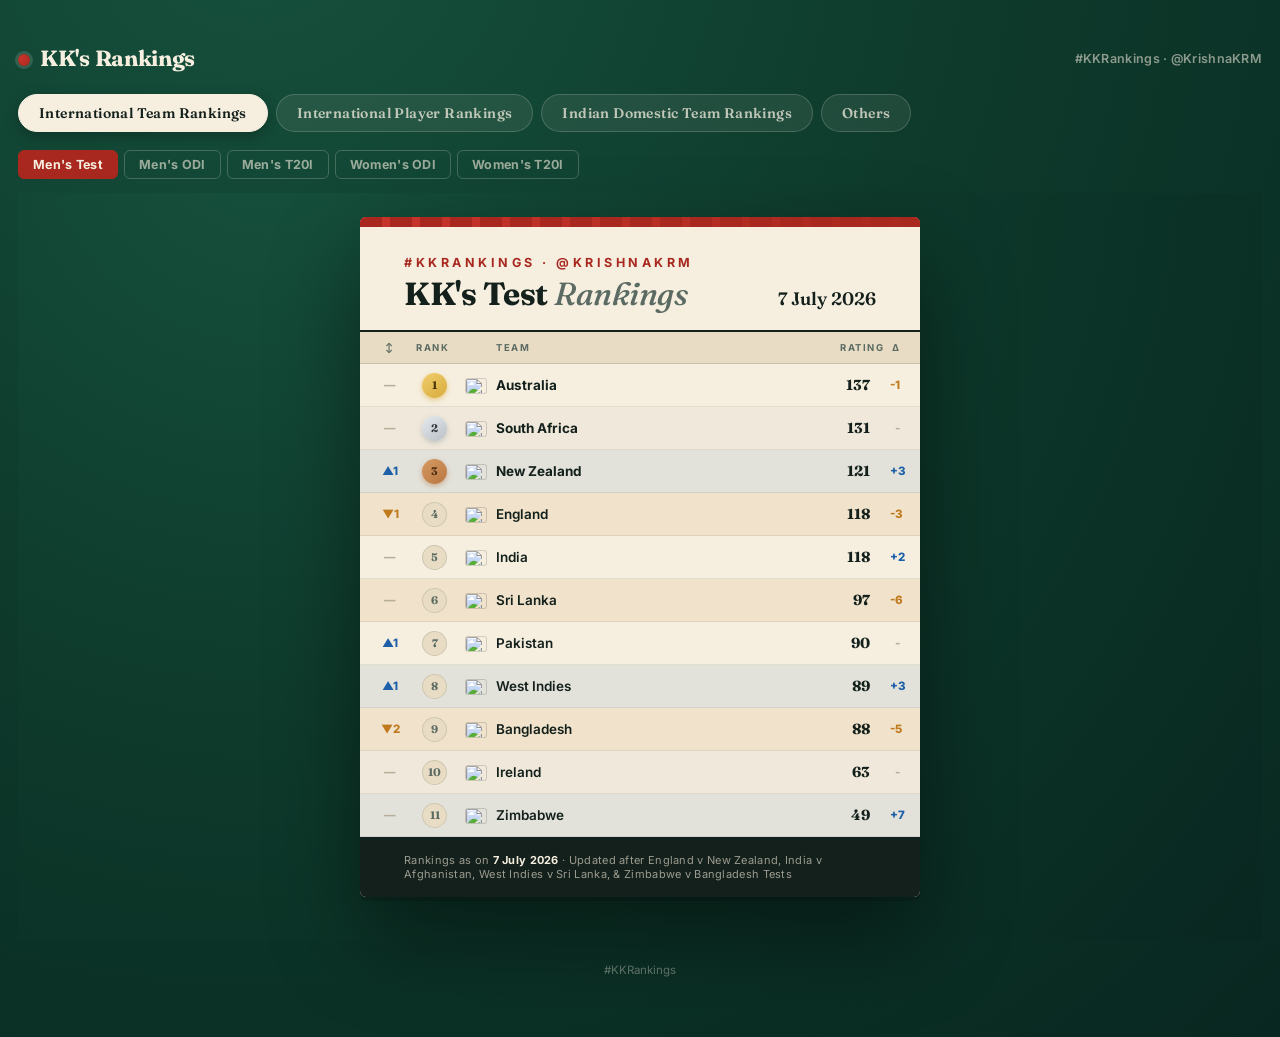
==== commit a416b1a5: "Remove extra text from site footer" ====
--- a/index.html
+++ b/index.html
@@ -254,7 +254,7 @@
     </div>
   </div>
 
-  <div class="site-footer">KK's Rankings · Updated monthly · #KKRankings</div>
+  <div class="site-footer">#KKRankings</div>
 
 <script src="rankings.js"></script>
 <script src="team-rankings.js"></script>
--- a/theme.css
+++ b/theme.css
@@ -180,6 +180,8 @@
 
 .board{
   width:100%;
+  max-width:980px;
+  margin:0 auto;
   background:var(--cream);
   border-radius:6px;
   position:relative;
@@ -236,9 +238,11 @@
    columns sit side-by-side or stacked. */
 .single-halves{
   display:grid;
-  grid-template-columns:repeat(auto-fit, minmax(240px, 1fr));
+  grid-template-columns:repeat(auto-fit, minmax(310px, 1fr));
   gap:1px;
   background:rgba(20,32,27,0.1);
+  overflow-x:auto;
+  -webkit-overflow-scrolling:touch;
 }
 .single-col{ background:var(--cream); padding:0 0 14px; min-width:0; }
 
@@ -254,10 +258,10 @@
   color:var(--ink);
   vertical-align:middle;
 }
-.board td:first-child{ padding-left:26px; width:36px; white-space:nowrap; }
-.board td:nth-child(2){ width:33px; white-space:nowrap; }
-.board td:nth-child(3){ width:26px; white-space:nowrap; }
-.board td:last-child{ padding-right:16px; overflow:hidden; text-overflow:ellipsis; }
+.board td:first-child{ padding-left:20px; width:54px; white-space:nowrap; }
+.board td:nth-child(2){ width:39px; white-space:nowrap; }
+.board td:nth-child(3){ width:34px; white-space:nowrap; }
+.board td:last-child{ padding-right:16px; }
 
 .badge{
   width:25px; height:25px;
@@ -284,7 +288,7 @@
   vertical-align:middle;
 }
 
-.name{ font-weight:600; font-size:13.5px; white-space:nowrap; overflow:hidden; text-overflow:ellipsis; display:inline-block; max-width:100%; vertical-align:middle; }
+.name{ font-weight:600; font-size:13.5px; white-space:nowrap; vertical-align:middle; }
 tr.r1 .name, tr.r2 .name, tr.r3 .name{ font-weight:700; }
 .name.retired, .name.inactive{ font-style:italic; font-weight:500; color:var(--ink-soft); }
 .tag{
--- a/team-theme.css
+++ b/team-theme.css
@@ -42,6 +42,9 @@
   margin: 0 auto;
 }
 .team-card { max-width: 1520px; }
+.team-card.cols-1 { max-width: 560px; }
+.team-card.cols-2 { max-width: 980px; }
+.team-card.cols-3 { max-width: 1520px; }
 
 .team-top-stripe {
   height: 10px;
@@ -102,9 +105,11 @@
 
 .team-tables-wrap {
   display: grid;
-  grid-template-columns: repeat(auto-fit, minmax(280px, 1fr));
+  grid-template-columns: repeat(auto-fit, minmax(380px, 1fr));
   gap: 1px;
   background: rgba(20,32,27,0.12);
+  overflow-x: auto;
+  -webkit-overflow-scrolling: touch;
 }
 .team-half { background: var(--cream); min-width: 0; }
 
@@ -120,7 +125,7 @@
   color: var(--ink-soft);
   text-align: left;
 }
-.team-half thead th:first-child  { padding-left: 20px; width: 30px; text-align: center; }
+.team-half thead th:first-child  { padding-left: 14px; padding-right: 6px; width: 52px; text-align: center; }
 .team-half thead th:nth-child(2) { width: 44px; padding-left: 4px; }
 .team-half thead th:nth-child(3) { width: 30px; text-align: center; padding: 9px 3px; }
 .team-half thead th:nth-child(5) { text-align: right; width: 50px; padding-right: 6px; }
@@ -139,7 +144,7 @@
   color: var(--ink);
   vertical-align: middle;
 }
-.team-half td:first-child { padding-left: 20px; text-align: center; }
+.team-half td:first-child { padding-left: 14px; padding-right: 6px; text-align: center; }
 .team-half td:last-child  { padding-right: 20px; text-align: right; }
 
 .team-rank-badge {
@@ -182,7 +187,7 @@
 .team-rank-change.down    { color: var(--down); }
 .team-rank-change.neutral { color: #b7ae9a; }
 
-.team-name { font-weight: 600; color: var(--ink); font-size: 13.5px; white-space: nowrap; overflow: hidden; text-overflow: ellipsis; display: inline-block; max-width: 100%; vertical-align: middle; }
+.team-name { font-weight: 600; color: var(--ink); font-size: 13.5px; white-space: nowrap; vertical-align: middle; }
 
 .team-rating-num { font-family: 'Fraunces', serif; font-size: 14.5px; font-weight: 700; color: var(--ink); display: block; text-align: right; }
 
--- a/domestic-theme.css
+++ b/domestic-theme.css
@@ -36,7 +36,7 @@
 .domestic-container {
   background: var(--cream);
   border-radius: 6px;
-  width: 1240px;
+  width: 980px;
   max-width: 100%;
   box-shadow: 0 40px 90px rgba(0,0,0,0.45), 0 4px 0 rgba(0,0,0,0.15);
   position: relative;
@@ -96,9 +96,11 @@
 
 .domestic-tables-wrapper {
   display: grid;
-  grid-template-columns: repeat(auto-fit, minmax(320px, 1fr));
+  grid-template-columns: repeat(auto-fit, minmax(370px, 1fr));
   gap: 1px;
   background: rgba(20,32,27,0.12);
+  overflow-x: auto;
+  -webkit-overflow-scrolling: touch;
 }
 .domestic-half { background: var(--cream); min-width: 0; }
 
@@ -124,12 +126,12 @@
 }
 .domestic-half tbody td.team-col {
   text-align: left; padding-left: 10px; font-weight: 600; font-size: 13.5px;
-  white-space: nowrap; overflow: hidden; text-overflow: ellipsis; max-width: 0;
+  white-space: nowrap;
 }
 .domestic-half tbody tr:nth-child(odd)  { background-color: var(--cream); }
 .domestic-half tbody tr:nth-child(even) { background-color: rgba(20,32,27,0.025); }
 
-.domestic-arrow-col  { width: 26px; font-size: 11px; font-weight: 800; color: var(--ink-soft); }
+.domestic-arrow-col  { width: 40px; font-size: 11px; font-weight: 800; color: var(--ink-soft); }
 .domestic-rank-col   { width: 34px; font-weight: 700; }
 .domestic-rating-col { width: 46px; font-family: 'Fraunces', serif; font-weight: 700; }
 .domestic-delta-col  { width: 38px; font-size: 12.5px; font-weight: 700; }
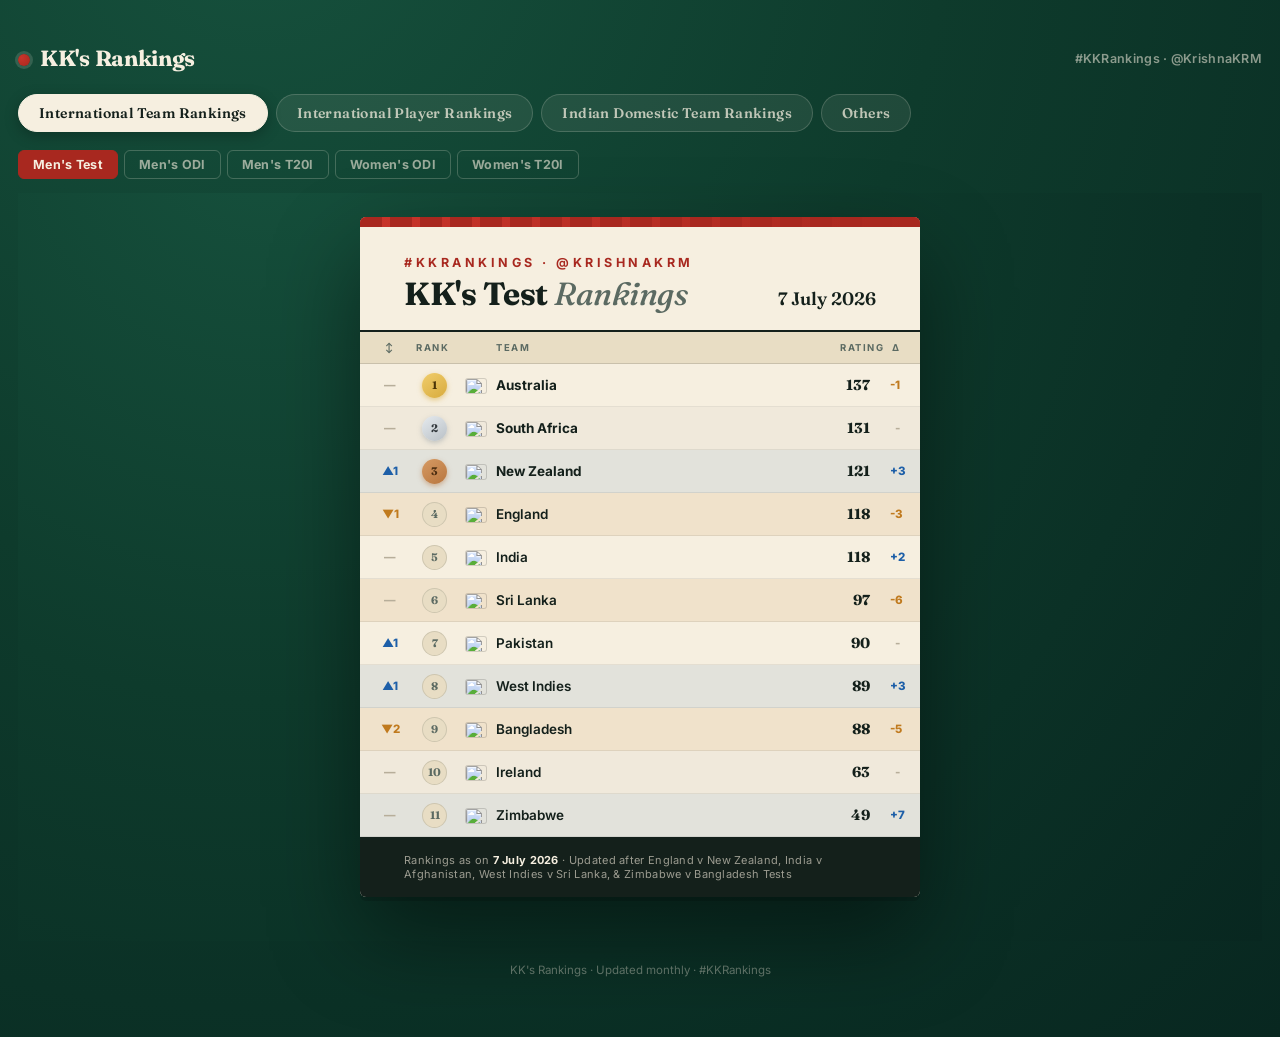
==== commit 9bda3650: "Add files via upload" ====
--- a/index.html
+++ b/index.html
@@ -227,12 +227,14 @@
       <button class="subtab-btn active" data-tab="ranji">Ranji Trophy</button>
       <button class="subtab-btn" data-tab="vijay-hazare">Vijay Hazare Trophy</button>
       <button class="subtab-btn" data-tab="smat">Syed Mushtaq Ali Trophy</button>
+      <button class="subtab-btn" data-tab="senior-womens-t20">Senior Women's T20</button>
     </div>
 
     <div class="domestic-page-body" style="min-height:0;padding:24px 18px 44px;">
       <div class="format-panel active" id="domestic-panel-ranji"><div id="domesticboard-ranji"></div></div>
       <div class="format-panel" id="domestic-panel-vijay-hazare"><div id="domesticboard-vijay-hazare"></div></div>
       <div class="format-panel" id="domestic-panel-smat"><div id="domesticboard-smat"></div></div>
+      <div class="format-panel" id="domestic-panel-senior-womens-t20"><div id="domesticboard-senior-womens-t20"></div></div>
     </div>
   </div>
 
@@ -254,7 +256,7 @@
     </div>
   </div>
 
-  <div class="site-footer">#KKRankings</div>
+  <div class="site-footer">KK's Rankings · Updated monthly · #KKRankings</div>
 
 <script src="rankings.js"></script>
 <script src="team-rankings.js"></script>
@@ -339,6 +341,7 @@
 loadTable("ranji.html",        data => renderDomesticBoard("domesticboard-ranji", data),        "domestic-panel-ranji");
 loadTable("vijay-hazare.html", data => renderDomesticBoard("domesticboard-vijay-hazare", data),  "domestic-panel-vijay-hazare");
 loadTable("smat.html",         data => renderDomesticBoard("domesticboard-smat", data),          "domestic-panel-smat");
+loadTable("senior-womens-t20.html", data => renderDomesticBoard("domesticboard-senior-womens-t20", data), "domestic-panel-senior-womens-t20");
 
 // Others (ledger theme)
 loadTable("blast.html", data => renderDomesticBoard("domesticboard-blast", data), "others-panel-blast");
--- a/team-theme.css
+++ b/team-theme.css
@@ -110,8 +110,15 @@
   background: rgba(20,32,27,0.12);
   overflow-x: auto;
   -webkit-overflow-scrolling: touch;
+  container-type: inline-size;
 }
 .team-half { background: var(--cream); min-width: 0; }
+
+/* When the grid can only fit one column (< 2×380px + gap), every column's
+   header would otherwise repeat mid-list — keep only the first. */
+@container (max-width: 761px) {
+  .team-half:not(:first-child) thead { display: none; }
+}
 
 .team-half table { width: 100%; border-collapse: collapse; table-layout: fixed; }
 
--- a/domestic-theme.css
+++ b/domestic-theme.css
@@ -101,8 +101,15 @@
   background: rgba(20,32,27,0.12);
   overflow-x: auto;
   -webkit-overflow-scrolling: touch;
+  container-type: inline-size;
 }
 .domestic-half { background: var(--cream); min-width: 0; }
+
+/* When the grid can only fit one column (< 2×370px + gap), every column's
+   header would otherwise repeat mid-list — keep only the first. */
+@container (max-width: 741px) {
+  .domestic-half:not(:first-child) thead { display: none; }
+}
 
 .domestic-half table { width: 100%; border-collapse: collapse; table-layout: fixed; }
 .domestic-half thead tr { background: var(--cream-dim); border-bottom: 1.5px solid rgba(20,32,27,0.15); }
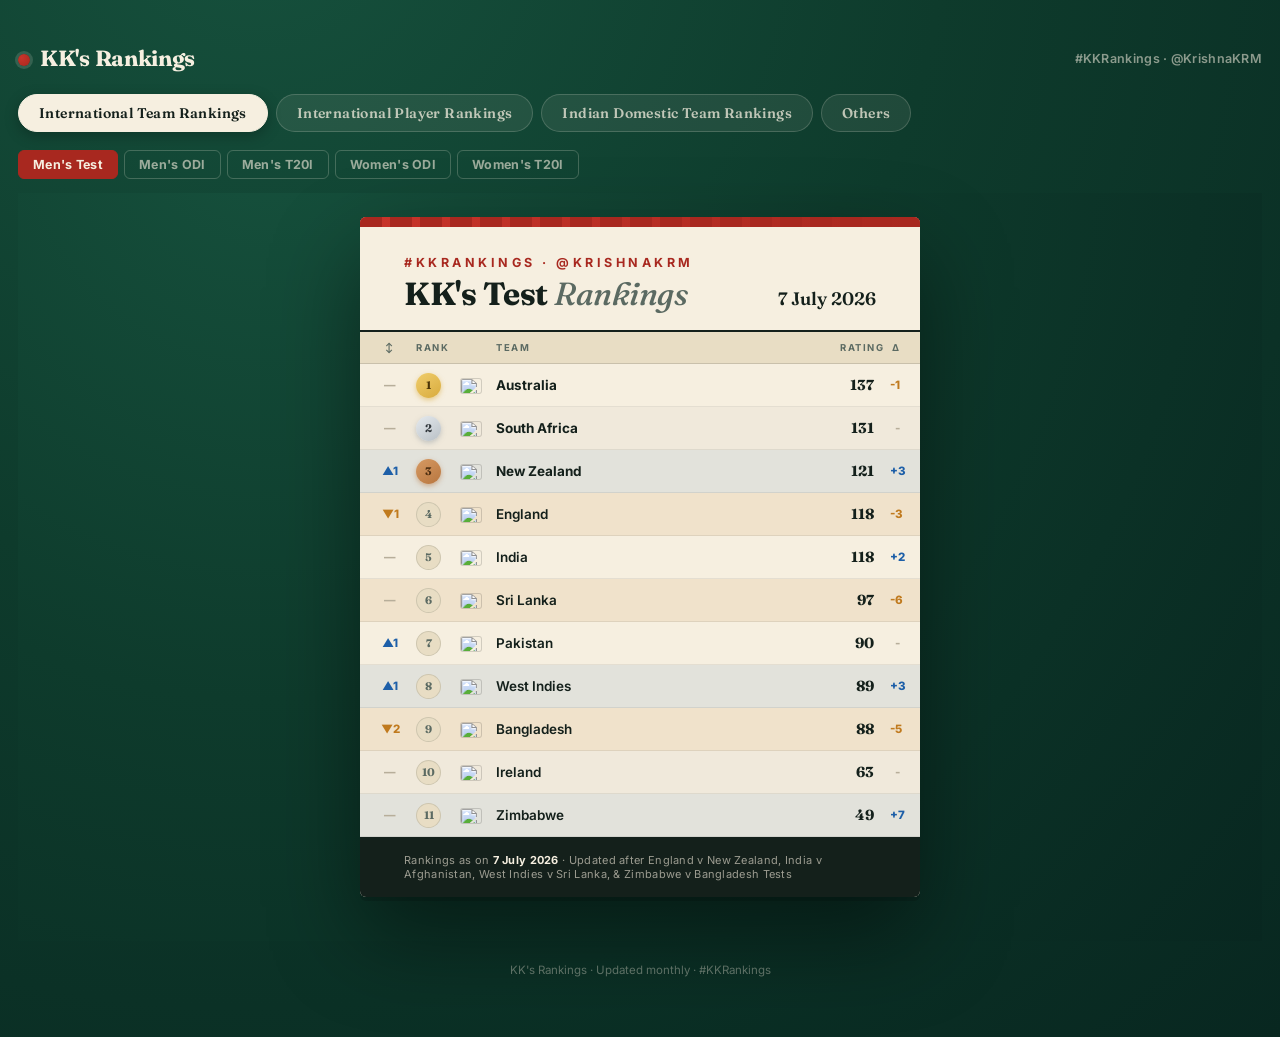
==== commit d01c0bbf: "Remove retired labels from notes in index.html Removed 'Retired' and 'Retired / Inactive' labels fro" ====
--- a/index.html
+++ b/index.html
@@ -133,7 +133,7 @@
         </div>
         <div class="notes notes-single">
           <div class="notes-half">
-            <span class="notes-label">Retired</span>
+            <span class="notes-label"></span>
             <span id="odi-notesBatting"></span>
           </div>
         </div>
@@ -157,7 +157,7 @@
         </div>
         <div class="notes notes-single">
           <div class="notes-half">
-            <span class="notes-label">Retired / Inactive</span>
+            <span class="notes-label"></span>
             <span id="odi-notesBowling"></span>
           </div>
         </div>
@@ -205,7 +205,7 @@
         </div>
         <div class="notes notes-single">
           <div class="notes-half">
-            <span class="notes-label">Retired / Inactive</span>
+            <span class="notes-label"></span>
             <span id="wodi-notesBowling"></span>
           </div>
         </div>
--- a/team-theme.css
+++ b/team-theme.css
@@ -105,20 +105,12 @@
 
 .team-tables-wrap {
   display: grid;
-  grid-template-columns: repeat(auto-fit, minmax(380px, 1fr));
   gap: 1px;
   background: rgba(20,32,27,0.12);
   overflow-x: auto;
   -webkit-overflow-scrolling: touch;
-  container-type: inline-size;
 }
 .team-half { background: var(--cream); min-width: 0; }
-
-/* When the grid can only fit one column (< 2×380px + gap), every column's
-   header would otherwise repeat mid-list — keep only the first. */
-@container (max-width: 761px) {
-  .team-half:not(:first-child) thead { display: none; }
-}
 
 .team-half table { width: 100%; border-collapse: collapse; table-layout: fixed; }
 
@@ -151,8 +143,11 @@
   color: var(--ink);
   vertical-align: middle;
 }
-.team-half td:first-child { padding-left: 14px; padding-right: 6px; text-align: center; }
-.team-half td:last-child  { padding-right: 20px; text-align: right; }
+.team-half td:first-child { width: 52px; padding-left: 14px; padding-right: 6px; text-align: center; }
+.team-half td:nth-child(2) { width: 44px; padding-left: 4px; }
+.team-half td:nth-child(3) { width: 30px; text-align: center; padding: 9px 3px; }
+.team-half td:nth-child(5) { text-align: right; width: 50px; padding-right: 6px; }
+.team-half td:last-child  { text-align: right; width: 40px; padding-right: 20px; }
 
 .team-rank-badge {
   width: 25px;
@@ -203,6 +198,30 @@
 .team-change.down    { color: var(--down); }
 .team-change.neutral { color: #b7ae9a; }
 
+.team-more-wrap {
+  display: flex;
+  justify-content: center;
+  padding: 10px 0;
+  border-top: 1px solid rgba(20,32,27,0.08);
+}
+.team-more-btn {
+  font-family: 'Inter', sans-serif;
+  font-size: 12.5px;
+  font-weight: 700;
+  letter-spacing: 0.3px;
+  color: var(--ball);
+  background: transparent;
+  border: 1px solid rgba(168,40,31,0.35);
+  border-radius: 999px;
+  padding: 7px 18px;
+  cursor: pointer;
+  transition: all 0.15s ease;
+}
+.team-more-btn:hover {
+  background: rgba(168,40,31,0.08);
+  border-color: var(--ball);
+}
+
 .team-footer {
   padding: 16px 44px;
   background: var(--ink);
--- a/domestic-theme.css
+++ b/domestic-theme.css
@@ -36,13 +36,16 @@
 .domestic-container {
   background: var(--cream);
   border-radius: 6px;
-  width: 980px;
+  width: 100%;
   max-width: 100%;
   box-shadow: 0 40px 90px rgba(0,0,0,0.45), 0 4px 0 rgba(0,0,0,0.15);
   position: relative;
   overflow: hidden;
   margin: 0 auto;
 }
+.domestic-container.max-cols-1 { max-width: 560px; }
+.domestic-container.max-cols-2 { max-width: 980px; }
+.domestic-container.max-cols-3 { max-width: 1520px; }
 
 .domestic-top-bar {
   height: 10px;
@@ -96,20 +99,12 @@
 
 .domestic-tables-wrapper {
   display: grid;
-  grid-template-columns: repeat(auto-fit, minmax(370px, 1fr));
   gap: 1px;
   background: rgba(20,32,27,0.12);
   overflow-x: auto;
   -webkit-overflow-scrolling: touch;
-  container-type: inline-size;
 }
 .domestic-half { background: var(--cream); min-width: 0; }
-
-/* When the grid can only fit one column (< 2×370px + gap), every column's
-   header would otherwise repeat mid-list — keep only the first. */
-@container (max-width: 741px) {
-  .domestic-half:not(:first-child) thead { display: none; }
-}
 
 .domestic-half table { width: 100%; border-collapse: collapse; table-layout: fixed; }
 .domestic-half thead tr { background: var(--cream-dim); border-bottom: 1.5px solid rgba(20,32,27,0.15); }
@@ -163,10 +158,8 @@
 tr.domestic-gainer    td { background-color: rgba(29,95,168,0.10) !important; color: var(--up) !important; font-weight: 700; }
 tr.domestic-loser     td { background-color: rgba(192,122,30,0.12) !important; color: var(--down) !important; font-weight: 700; }
 
-.domestic-container.with-champion-border tr.domestic-champion  td:first-child,
-.domestic-container.with-champion-border tr.domestic-runner-up td:first-child {
-  border-left: 4px solid var(--ball);
-}
+tr.domestic-also-gainer td:first-child { border-left: 4px solid var(--up); }
+tr.domestic-also-loser  td:first-child { border-left: 4px solid var(--down); }
 
 .domestic-pos { color: var(--up); font-weight: 800; }
 .domestic-neg { color: var(--down); font-weight: 800; }
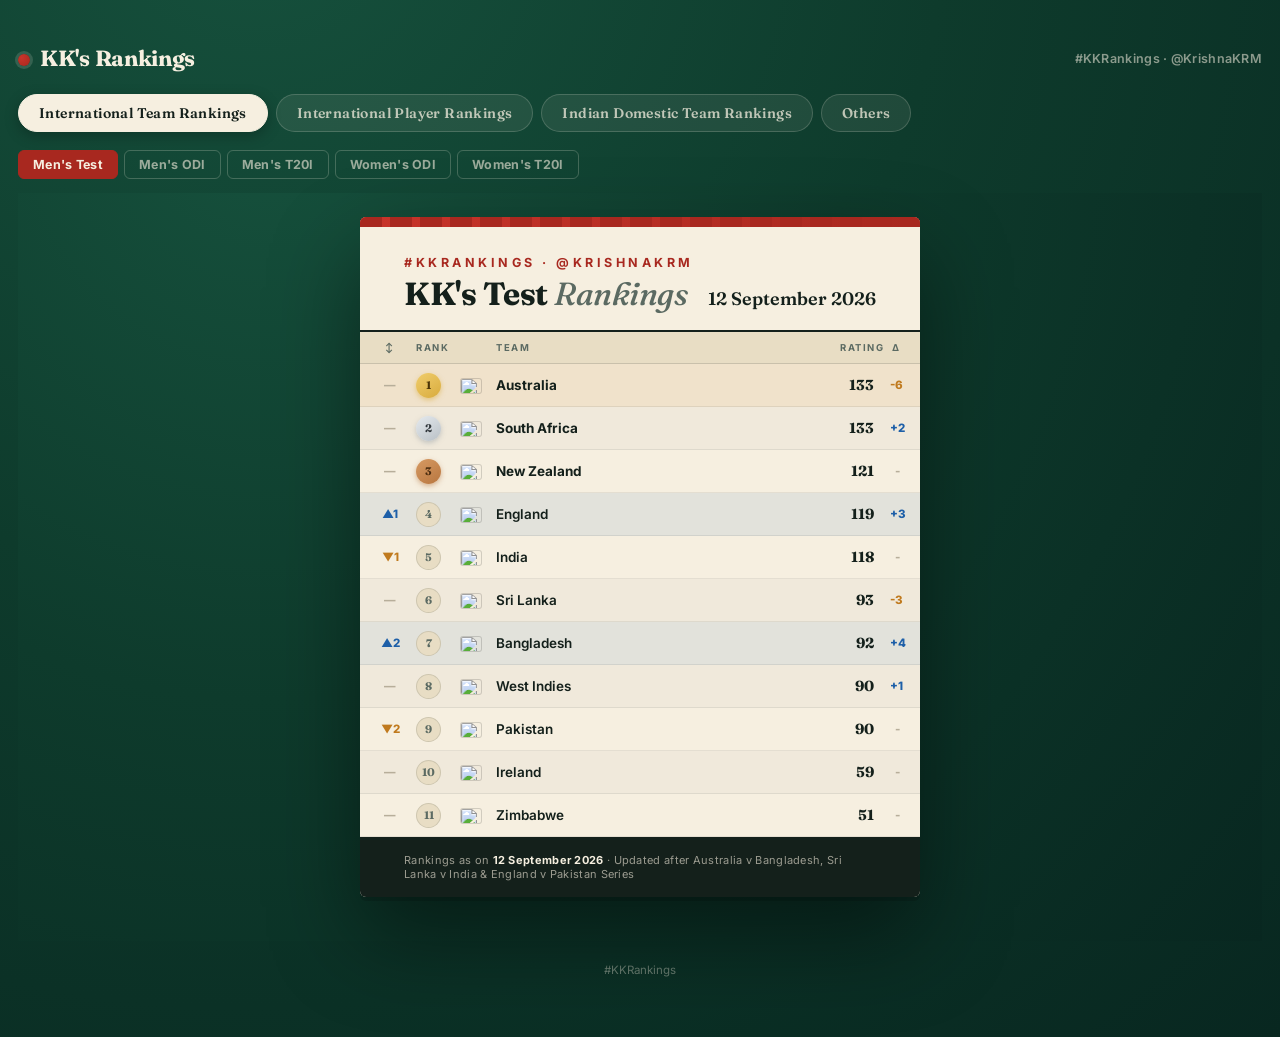
==== commit 7e05f508: "Update site footer content Removed the text 'KK's Rankings · Updated monthly' from the footer." ====
--- a/index.html
+++ b/index.html
@@ -256,7 +256,7 @@
     </div>
   </div>
 
-  <div class="site-footer">KK's Rankings · Updated monthly · #KKRankings</div>
+  <div class="site-footer">#KKRankings</div>
 
 <script src="rankings.js"></script>
 <script src="team-rankings.js"></script>
--- a/theme.css
+++ b/theme.css
@@ -287,6 +287,7 @@
   box-shadow:0 0 0 1px rgba(0,0,0,0.15);
   vertical-align:middle;
 }
+.flag.np-flag{ max-width:14px; max-height:20px; box-shadow:none; }
 
 .name{ font-weight:600; font-size:13.5px; white-space:nowrap; vertical-align:middle; }
 tr.r1 .name, tr.r2 .name, tr.r3 .name{ font-weight:700; }
--- a/team-theme.css
+++ b/team-theme.css
@@ -182,7 +182,7 @@
   display: inline-block;
   vertical-align: middle;
 }
-.team-flag-img.np-flag { max-width: 14px; max-height: 20px; }
+.team-flag-img.np-flag { max-width: 14px; max-height: 20px; box-shadow: none; }
 
 .team-rank-change { font-size: 11.5px; font-weight: 800; text-align: center; display: block; white-space: nowrap; }
 .team-rank-change.up      { color: var(--up); }
